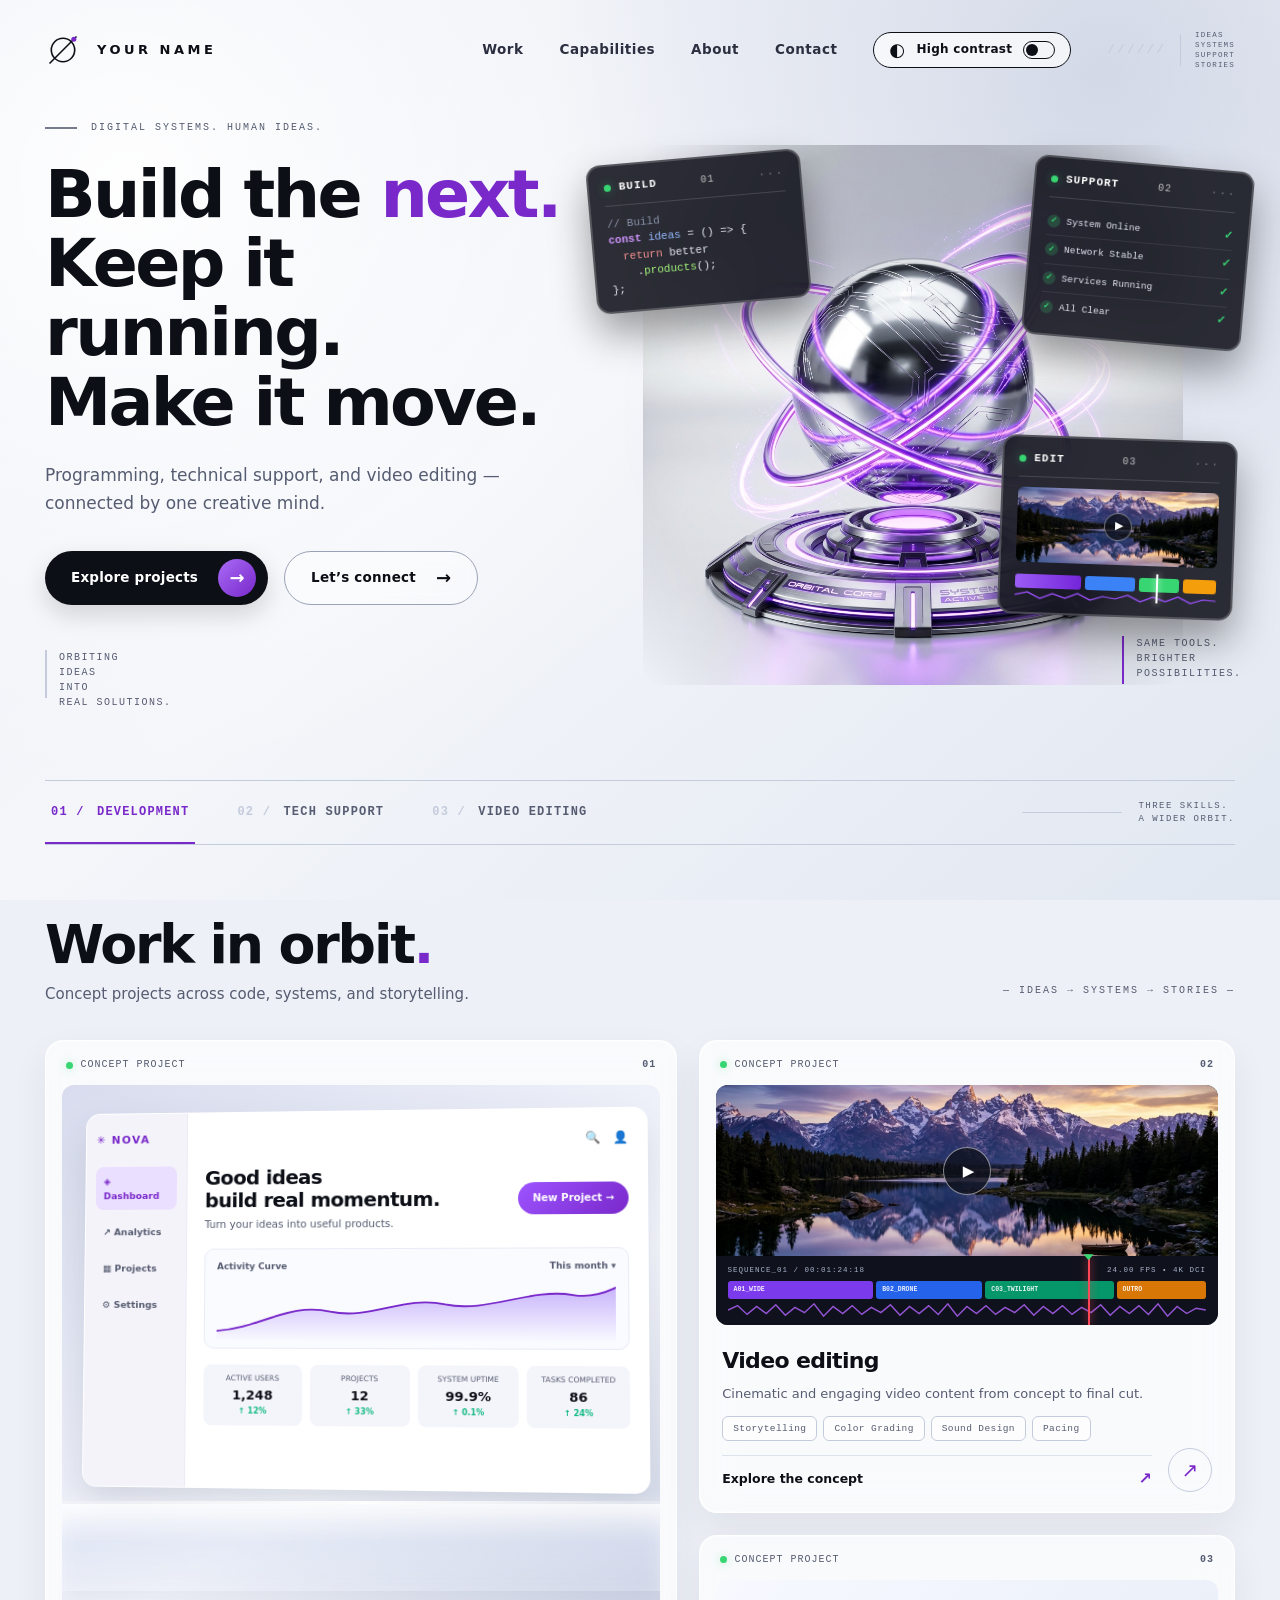
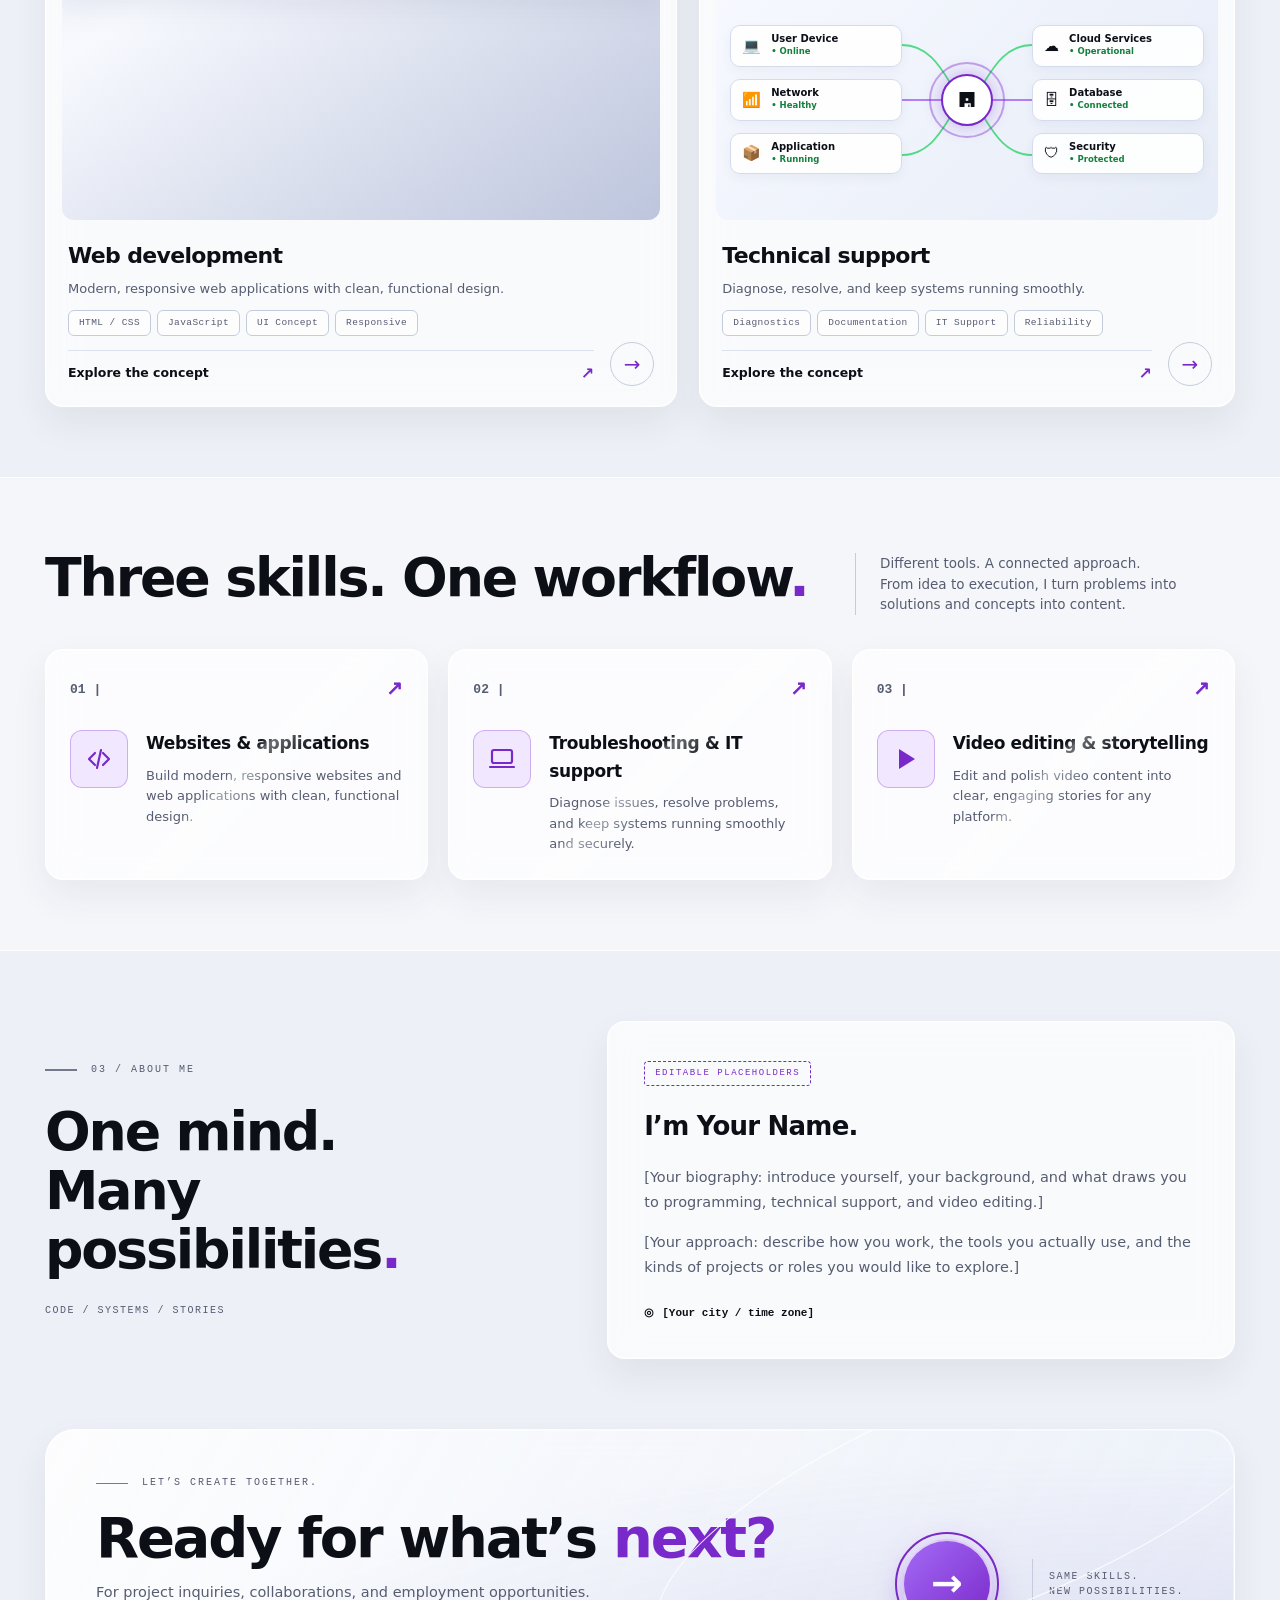
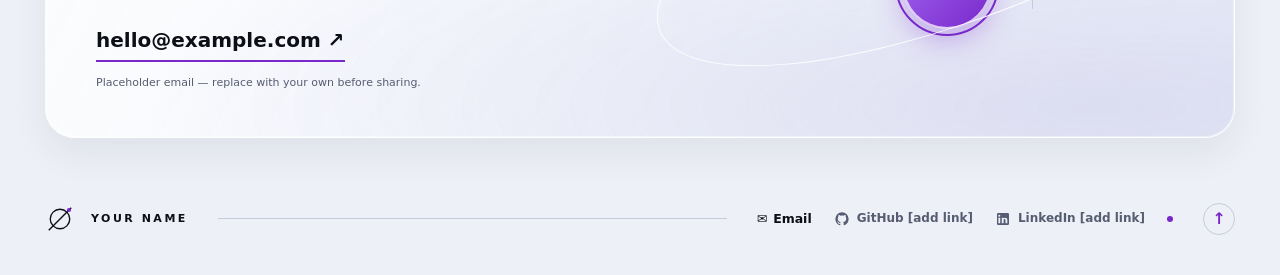
==== index.html @ cccc2ddc "Initial portfolio commit" ====
<!doctype html>
<html lang="en">
<head>
  <meta charset="utf-8">
  <meta name="viewport" content="width=device-width, initial-scale=1">
  <meta name="description" content="Personal portfolio of Your Name — programming, technical support, and video editing. Explore concept projects across code, systems, and storytelling.">
  <meta name="theme-color" content="#edf0f6">
  <title>Your Name — Code. Systems. Stories.</title>
  <link rel="icon" type="image/svg+xml" href="data:image/svg+xml,%3Csvg xmlns='http://www.w3.org/2000/svg' viewBox='0 0 36 36'%3E%3Ccircle cx='18' cy='18' r='12' fill='none' stroke='%230d0f17' stroke-width='2'/%3E%3Cline x1='4' y1='32' x2='32' y2='4' stroke='%230d0f17' stroke-width='2'/%3E%3Ccircle cx='30' cy='6' r='3' fill='%237928ca'/%3E%3C/svg%3E">
  <link rel="stylesheet" href="styles.css">
  <script src="script.js" defer></script>
</head>
<body>
  <a class="skip-link" href="#main">Skip to content</a>

  <!-- =========================================================================
       HEADER NAVIGATION
       ========================================================================= -->
  <header class="site-header shell">
    <a class="brand" href="#home" aria-label="Portfolio home">
      <svg class="orbit-logo-svg" viewBox="0 0 40 40" width="36" height="36" aria-hidden="true">
        <circle cx="20" cy="20" r="13" fill="none" stroke="currentColor" stroke-width="1.8"/>
        <line x1="5" y1="35" x2="35" y2="5" stroke="currentColor" stroke-width="1.8"/>
        <circle cx="32" cy="8" r="2.8" fill="var(--accent)"/>
      </svg>
      <span class="brand-name" data-profile="name">YOUR NAME</span>
    </a>

    <button class="menu-toggle" type="button" aria-controls="navigation" aria-expanded="false" hidden>
      <span class="menu-label">Menu</span>
      <span class="menu-bars" aria-hidden="true">
        <span></span><span></span><span></span>
      </span>
    </button>

    <nav id="navigation" aria-label="Main navigation">
      <a href="#work">Work</a>
      <a href="#capabilities">Capabilities</a>
      <a href="#about">About</a>
      <a href="#contact">Contact</a>
    </nav>

    <button class="contrast-toggle" type="button" aria-pressed="false" hidden>
      <span class="contrast-icon" aria-hidden="true">◐</span>
      <span class="contrast-text">High contrast</span>
      <span class="switch" aria-hidden="true"></span>
    </button>

    <div class="header-detail" aria-hidden="true">
      <span class="slash-accents">//////</span>
      <span class="detail-divider"></span>
      <div class="detail-stack">
        <span>IDEAS</span>
        <span>SYSTEMS</span>
        <span>SUPPORT</span>
        <span>STORIES</span>
      </div>
    </div>
  </header>

  <main id="main">
    <!-- =========================================================================
         HERO SECTION
         ========================================================================= -->
    <section class="hero shell" id="home" aria-labelledby="hero-title">
      <div class="hero-copy">
        <p class="eyebrow"><span class="eyebrow-rule"></span> DIGITAL SYSTEMS. HUMAN IDEAS.</p>
        <h1 id="hero-title">Build the <span class="accent">next.</span><br>Keep it running.<br>Make it move.</h1>
        <p class="hero-intro">Programming, technical support, and video editing — connected by one creative mind.</p>
        
        <div class="hero-actions">
          <a class="button primary" href="#work">
            <span>Explore projects</span>
            <span class="arrow-disc" aria-hidden="true">→</span>
          </a>
          <a class="button secondary" href="#contact">
            <span>Let’s connect</span>
            <span class="secondary-arrow" aria-hidden="true">→</span>
          </a>
        </div>

        <div class="hero-annotation hero-note">
          <span class="annotation-bar"></span>
          <p class="micro">ORBITING<br>IDEAS<br>INTO<br>REAL SOLUTIONS.</p>
        </div>
      </div>

      <!-- Orbital Hero Scene Artwork -->
      <div class="orbital-scene" aria-label="Illustration of a futuristic metallic orbital core with neon violet rings, surrounded by code, support, and video editing concept panels" role="img">
        <div class="orbital-stage">
          <div class="orbital-ambient-glow" aria-hidden="true"></div>
          
          <!-- Central 3D Futuristic Core Graphic & Pedestal -->
          <div class="orbital-core-container">
            <img class="orbital-core-image" src="assets/orbital-core.jpg" alt="" aria-hidden="true" width="560" height="560" loading="eager">
          </div>

          <!-- Floating Card 01: Build / Code Panel -->
          <div class="floating-panel build-panel glass-dark">
            <div class="panel-heading">
              <span class="panel-tag"><i class="status-dot green"></i> BUILD</span>
              <span class="panel-num">01</span>
              <span class="panel-dots" aria-hidden="true">···</span>
            </div>
            <pre class="code-snippet"><code><span class="code-comment">// Build</span>
<span class="code-keyword">const</span> <span class="code-fn">ideas</span> = () =&gt; {
  <span class="code-return">return</span> better
    .<span class="code-call">products</span>();
};</code></pre>
          </div>

          <!-- Floating Card 02: Support Status Panel -->
          <div class="floating-panel support-panel glass-dark">
            <div class="panel-heading">
              <span class="panel-tag"><i class="status-dot green"></i> SUPPORT</span>
              <span class="panel-num">02</span>
              <span class="panel-dots" aria-hidden="true">···</span>
            </div>
            <ul class="support-list">
              <li>
                <span class="support-item"><span class="icon-circle green-tint">✓</span> System Online</span>
                <span class="check-icon">✓</span>
              </li>
              <li>
                <span class="support-item"><span class="icon-circle green-tint">✓</span> Network Stable</span>
                <span class="check-icon">✓</span>
              </li>
              <li>
                <span class="support-item"><span class="icon-circle green-tint">✓</span> Services Running</span>
                <span class="check-icon">✓</span>
              </li>
              <li>
                <span class="support-item"><span class="icon-circle green-tint">✓</span> All Clear</span>
                <span class="check-icon">✓</span>
              </li>
            </ul>
          </div>

          <!-- Floating Card 03: Video Edit Panel -->
          <div class="floating-panel edit-panel glass-dark">
            <div class="panel-heading">
              <span class="panel-tag"><i class="status-dot green"></i> EDIT</span>
              <span class="panel-num">03</span>
              <span class="panel-dots" aria-hidden="true">···</span>
            </div>
            <div class="mini-video-player">
              <img src="assets/mountain-preview.jpg" alt="Cinematic landscape preview" width="260" height="130" loading="eager">
              <span class="mini-play-btn" aria-hidden="true">▶</span>
            </div>
            <div class="mini-timeline" aria-hidden="true">
              <div class="timeline-tracks">
                <span class="track tr-purple"></span>
                <span class="track tr-blue"></span>
                <span class="track tr-green"></span>
                <span class="track tr-yellow"></span>
              </div>
              <div class="timeline-waveform-mini">
                <svg viewBox="0 0 160 8" preserveAspectRatio="none"><path d="M0,4 L10,1 L20,7 L30,2 L40,6 L50,1 L60,7 L70,3 L80,5 L90,1 L100,7 L110,2 L120,6 L130,1 L140,7 L150,3 L160,4" stroke="#9d50ff" stroke-width="1.2" fill="none"/></svg>
              </div>
              <div class="timeline-scrubber" style="left: 70%;"></div>
            </div>
          </div>

          <div class="hero-annotation scene-note">
            <span class="annotation-bar"></span>
            <p class="micro">SAME TOOLS.<br>BRIGHTER<br>POSSIBILITIES.</p>
          </div>
        </div>
      </div>
    </section>

    <!-- =========================================================================
         ORBIT STRIP / FILTER TABS
         ========================================================================= -->
    <div class="orbit-strip shell" id="work-strip">
      <div class="filters" role="tablist" aria-label="Filter projects by specialty">
        <button class="filter-tab active" type="button" role="tab" data-filter="development" aria-selected="true">
          <span class="tab-index">01 /</span> DEVELOPMENT
        </button>
        <button class="filter-tab" type="button" role="tab" data-filter="support" aria-selected="false">
          <span class="tab-index">02 /</span> TECH SUPPORT
        </button>
        <button class="filter-tab" type="button" role="tab" data-filter="video" aria-selected="false">
          <span class="tab-index">03 /</span> VIDEO EDITING
        </button>
      </div>
      <div class="strip-legend" aria-hidden="true">
        <span class="legend-line"></span>
        <span class="legend-text">THREE SKILLS.<br>A WIDER ORBIT.</span>
      </div>
    </div>

    <!-- =========================================================================
         WORK IN ORBIT SECTION
         ========================================================================= -->
    <section class="work-section shell section" id="work" aria-labelledby="work-title">
      <div class="section-heading">
        <div>
          <h2 id="work-title">Work in orbit<span class="accent">.</span></h2>
          <p class="section-sub">Concept projects across code, systems, and storytelling.</p>
        </div>
        <span class="micro section-code" aria-hidden="true">— IDEAS → SYSTEMS → STORIES —</span>
      </div>

      <p id="filter-status" class="sr-only" role="status" aria-live="polite" aria-atomic="true">
        Showing all 3 concept projects across development, tech support, and video editing.
      </p>

      <!-- Projects Grid: 01 Left Tall, 02 Top-Right, 03 Bottom-Right -->
      <div class="project-grid" id="project-grid">
        
        <!-- Project 01: Web Development (Nova Workspace) -->
        <article class="project-card development-card glass" data-category="development">
          <div class="project-label">
            <span class="concept-badge"><i class="status-dot green"></i> CONCEPT PROJECT</span>
            <span class="project-num">01</span>
          </div>

          <div class="project-visual dashboard-visual" aria-hidden="true">
            <div class="dashboard-window">
              <!-- Nova Sidebar -->
              <aside class="dash-sidebar">
                <div class="dash-logo">
                  <span class="dash-logo-icon">✳</span> NOVA
                </div>
                <nav class="dash-nav">
                  <span class="dash-item active">◈ Dashboard</span>
                  <span class="dash-item">↗ Analytics</span>
                  <span class="dash-item">▦ Projects</span>
                  <span class="dash-item">⚙ Settings</span>
                </nav>
              </aside>

              <!-- Nova Main Content Area -->
              <div class="dash-content">
                <div class="dash-topbar">
                  <div class="dash-search-mock">🔍</div>
                  <div class="dash-user-mock">👤</div>
                </div>

                <div class="dash-banner">
                  <div class="dash-banner-text">
                    <h4 class="dash-heading">Good ideas<br>build real momentum.</h4>
                    <p class="dash-desc">Turn your ideas into useful products.</p>
                  </div>
                  <span class="mock-button">New Project →</span>
                </div>

                <!-- Area Wave Chart with time selector -->
                <div class="dash-chart-box">
                  <div class="chart-header">
                    <span class="chart-title">Activity Curve</span>
                    <span class="chart-period">This month ▾</span>
                  </div>
                  <svg class="dash-chart-svg" viewBox="0 0 380 90" preserveAspectRatio="none">
                    <defs>
                      <linearGradient id="chartGrad" x1="0" y1="0" x2="0" y2="1">
                        <stop offset="0%" stop-color="#8b5cf6" stop-opacity="0.45"/>
                        <stop offset="100%" stop-color="#8b5cf6" stop-opacity="0.0"/>
                      </linearGradient>
                    </defs>
                    <path d="M0,75 C45,70 70,35 110,48 C150,60 180,25 220,38 C260,50 300,15 340,25 C360,30 375,18 380,15 L380,90 L0,90 Z" fill="url(#chartGrad)"/>
                    <path d="M0,75 C45,70 70,35 110,48 C150,60 180,25 220,38 C260,50 300,15 340,25 C360,30 375,18 380,15" fill="none" stroke="#7928ca" stroke-width="2.5" stroke-linecap="round"/>
                  </svg>
                </div>

                <!-- 4 KPI Metrics matching visual reference -->
                <div class="dash-metrics-grid">
                  <div class="dash-kpi">
                    <span class="kpi-label">Active Users</span>
                    <strong class="kpi-val">1,248</strong>
                    <span class="kpi-trend green-text">↑ 12%</span>
                  </div>
                  <div class="dash-kpi">
                    <span class="kpi-label">Projects</span>
                    <strong class="kpi-val">12</strong>
                    <span class="kpi-trend green-text">↑ 33%</span>
                  </div>
                  <div class="dash-kpi">
                    <span class="kpi-label">System Uptime</span>
                    <strong class="kpi-val">99.9%</strong>
                    <span class="kpi-trend green-text">↑ 0.1%</span>
                  </div>
                  <div class="dash-kpi">
                    <span class="kpi-label">Tasks Completed</span>
                    <strong class="kpi-val">86</strong>
                    <span class="kpi-trend green-text">↑ 24%</span>
                  </div>
                </div>
              </div>
            </div>

            <!-- 3D Translucent Glass Platform / Acrylic Slab Reflection -->
            <div class="dashboard-platform-reflection">
              <div class="acrylic-edge"></div>
              <div class="acrylic-body"></div>
            </div>
          </div>

          <div class="project-copy">
            <div class="project-copy-main">
              <h3>Web development</h3>
              <p>Modern, responsive web applications with clean, functional design.</p>
              <div class="tags">
                <span>HTML / CSS</span>
                <span>JavaScript</span>
                <span>UI Concept</span>
                <span>Responsive</span>
              </div>
              <details class="concept-disclosure">
                <summary>Explore the concept <span class="summary-arrow" aria-hidden="true">↗</span></summary>
                <div class="disclosure-body">
                  <p>Proposed scope: design and build a modular workspace dashboard with accessible controls, smooth data visualizations, and high responsiveness. Sample concept project created to demonstrate engineering and interface capabilities.</p>
                  <a class="project-live-link" data-project-link="development" hidden>Live Project ↗</a>
                </div>
              </details>
            </div>
            <a class="card-circle-btn" href="#work" aria-label="Web development project details">
              <span class="circle-btn-arrow" aria-hidden="true">→</span>
            </a>
          </div>
        </article>

        <!-- Project 02: Video Editing (Beyond the Frame) -->
        <article class="project-card video-card glass" data-category="video">
          <div class="project-label">
            <span class="concept-badge"><i class="status-dot green"></i> CONCEPT PROJECT</span>
            <span class="project-num">02</span>
          </div>

          <div class="project-visual video-visual" aria-hidden="true">
            <div class="video-preview-frame">
              <img src="assets/mountain-preview.jpg" alt="Cinematic landscape edit preview" width="600" height="260" loading="lazy">
              <div class="video-play-disc">
                <span class="play-triangle">▶</span>
              </div>
            </div>
            <div class="nle-timeline-bar">
              <div class="timeline-meta">
                <span class="timeline-tc">SEQUENCE_01 / 00:01:24:18</span>
                <span class="timeline-fps">24.00 FPS • 4K DCI</span>
              </div>
              <div class="timeline-multitrack">
                <div class="track-block clip-purple" style="flex: 2.5;"><span>A01_WIDE</span></div>
                <div class="track-block clip-blue" style="flex: 1.8;"><span>B02_DRONE</span></div>
                <div class="track-block clip-green" style="flex: 2.2;"><span>C03_TWILIGHT</span></div>
                <div class="track-block clip-yellow" style="flex: 1.5;"><span>OUTRO</span></div>
              </div>
              <div class="audio-waveform-row">
                <svg class="waveform-svg" viewBox="0 0 500 16" preserveAspectRatio="none">
                  <path d="M0,8 L10,3 L20,13 L30,4 L40,12 L50,2 L60,14 L70,5 L80,11 L90,1 L100,15 L110,4 L120,12 L130,3 L140,13 L150,5 L160,11 L170,2 L180,14 L190,4 L200,12 L210,3 L220,13 L230,1 L240,15 L250,4 L260,12 L270,3 L280,13 L290,5 L300,11 L310,2 L320,14 L330,4 L340,12 L350,3 L360,13 L370,5 L380,11 L390,2 L400,14 L410,4 L420,12 L430,3 L440,13 L450,1 L460,15 L470,4 L480,12 L490,6 L500,8" stroke="#9353d3" stroke-width="1.6" fill="none"/>
                </svg>
              </div>
              <div class="nle-playhead-line" style="left: 74%;">
                <span class="playhead-marker"></span>
              </div>
            </div>
          </div>

          <div class="project-copy">
            <div class="project-copy-main">
              <h3>Video editing</h3>
              <p>Cinematic and engaging video content from concept to final cut.</p>
              <div class="tags">
                <span>Storytelling</span>
                <span>Color Grading</span>
                <span>Sound Design</span>
                <span>Pacing</span>
              </div>
              <details class="concept-disclosure">
                <summary>Explore the concept <span class="summary-arrow" aria-hidden="true">↗</span></summary>
                <div class="disclosure-body">
                  <p>Proposed scope: craft a narrative arc from raw footage, apply natural color harmonies, balance dynamic audio waveforms, and deliver multi-format exports. Concept demonstration showcasing pacing and editorial polish.</p>
                  <a class="project-live-link" data-project-link="video" hidden>Live Project ↗</a>
                </div>
              </details>
            </div>
            <a class="card-circle-btn" href="#work" aria-label="Video editing project details">
              <span class="circle-btn-arrow" aria-hidden="true">↗</span>
            </a>
          </div>
        </article>

        <!-- Project 03: Technical Support (Connected & Clear) -->
        <article class="project-card support-card glass" data-category="support">
          <div class="project-label">
            <span class="concept-badge"><i class="status-dot green"></i> CONCEPT PROJECT</span>
            <span class="project-num">03</span>
          </div>

          <div class="project-visual network-visual" aria-hidden="true">
            <div class="network-diagram-container">
              <!-- Left Stack: Client / Endpoint -->
              <div class="network-column">
                <div class="net-node" id="node-device">
                  <span class="node-icon">💻</span>
                  <div class="node-text">
                    <span class="node-name">User Device</span>
                    <span class="node-status green-status">• Online</span>
                  </div>
                </div>
                <div class="net-node" id="node-network">
                  <span class="node-icon">📶</span>
                  <div class="node-text">
                    <span class="node-name">Network</span>
                    <span class="node-status green-status">• Healthy</span>
                  </div>
                </div>
                <div class="net-node" id="node-app">
                  <span class="node-icon">📦</span>
                  <div class="node-text">
                    <span class="node-name">Application</span>
                    <span class="node-status green-status">• Running</span>
                  </div>
                </div>
              </div>

              <!-- Center Hub with SVG circuit trace lines -->
              <div class="network-hub-area">
                <svg class="circuit-traces-svg" viewBox="0 0 160 180" preserveAspectRatio="none">
                  <!-- Traces from left to center -->
                  <path d="M 0,35 C 50,35 60,90 80,90" stroke="#38d672" stroke-width="2" fill="none" opacity="0.85"/>
                  <path d="M 0,90 L 80,90" stroke="#a86bf5" stroke-width="2" fill="none" opacity="0.85"/>
                  <path d="M 0,145 C 50,145 60,90 80,90" stroke="#38d672" stroke-width="2" fill="none" opacity="0.85"/>
                  <!-- Traces from center to right -->
                  <path d="M 80,90 C 100,90 110,35 160,35" stroke="#38d672" stroke-width="2" fill="none" opacity="0.85"/>
                  <path d="M 80,90 L 160,90" stroke="#a86bf5" stroke-width="2" fill="none" opacity="0.85"/>
                  <path d="M 80,90 C 100,90 110,145 160,145" stroke="#38d672" stroke-width="2" fill="none" opacity="0.85"/>
                </svg>

                <div class="network-hub">
                  <div class="hub-pulse-ring"></div>
                  <div class="hub-core">
                    <span class="server-rack-icon">🖪</span>
                  </div>
                </div>
              </div>

              <!-- Right Stack: Cloud, Database & Security -->
              <div class="network-column">
                <div class="net-node" id="node-cloud">
                  <span class="node-icon">☁</span>
                  <div class="node-text">
                    <span class="node-name">Cloud Services</span>
                    <span class="node-status green-status">• Operational</span>
                  </div>
                </div>
                <div class="net-node" id="node-db">
                  <span class="node-icon">🗄</span>
                  <div class="node-text">
                    <span class="node-name">Database</span>
                    <span class="node-status green-status">• Connected</span>
                  </div>
                </div>
                <div class="net-node" id="node-sec">
                  <span class="node-icon">🛡</span>
                  <div class="node-text">
                    <span class="node-name">Security</span>
                    <span class="node-status green-status">• Protected</span>
                  </div>
                </div>
              </div>
            </div>
          </div>

          <div class="project-copy">
            <div class="project-copy-main">
              <h3>Technical support</h3>
              <p>Diagnose, resolve, and keep systems running smoothly.</p>
              <div class="tags">
                <span>Diagnostics</span>
                <span>Documentation</span>
                <span>IT Support</span>
                <span>Reliability</span>
              </div>
              <details class="concept-disclosure">
                <summary>Explore the concept <span class="summary-arrow" aria-hidden="true">↗</span></summary>
                <div class="disclosure-body">
                  <p>Proposed scope: root-cause diagnosis, infrastructure connectivity troubleshooting, SLA-backed issue resolution, and clear technical playbooks. Illustrated concept architecture model.</p>
                  <a class="project-live-link" data-project-link="support" hidden>Live Project ↗</a>
                </div>
              </details>
            </div>
            <a class="card-circle-btn" href="#work" aria-label="Technical support project details">
              <span class="circle-btn-arrow" aria-hidden="true">→</span>
            </a>
          </div>
        </article>

      </div>
    </section>

    <!-- =========================================================================
         CAPABILITIES SECTION ("THREE SKILLS. ONE WORKFLOW.")
         ========================================================================= -->
    <section class="capabilities-section section" id="capabilities" aria-labelledby="capabilities-title">
      <div class="shell">
        <div class="section-heading">
          <div>
            <h2 id="capabilities-title">Three skills. One workflow<span class="accent">.</span></h2>
          </div>
          <p class="heading-note">Different tools. A connected approach.<br>From idea to execution, I turn problems into solutions and concepts into content.</p>
        </div>

        <div class="capability-grid">
          <!-- Capability 01: Websites & Applications -->
          <article class="capability glass">
            <div class="cap-number">
              <span>01 |</span>
              <span class="cap-arrow" aria-hidden="true">↗</span>
            </div>
            <div class="cap-body">
              <div class="cap-icon-box" aria-hidden="true">
                <svg viewBox="0 0 28 28" width="28" height="28" fill="none" stroke="currentColor" stroke-width="2.2" stroke-linecap="round" stroke-linejoin="round">
                  <polyline points="18 8 24 14 18 20"></polyline>
                  <polyline points="10 8 4 14 10 20"></polyline>
                  <line x1="16" y1="5" x2="12" y2="23"></line>
                </svg>
              </div>
              <div class="cap-info">
                <h3>Websites & applications</h3>
                <p>Build modern, responsive websites and web applications with clean, functional design.</p>
              </div>
            </div>
          </article>

          <!-- Capability 02: Troubleshooting & IT Support -->
          <article class="capability glass">
            <div class="cap-number">
              <span>02 |</span>
              <span class="cap-arrow" aria-hidden="true">↗</span>
            </div>
            <div class="cap-body">
              <div class="cap-icon-box" aria-hidden="true">
                <svg viewBox="0 0 28 28" width="28" height="28" fill="none" stroke="currentColor" stroke-width="2.2" stroke-linecap="round" stroke-linejoin="round">
                  <rect x="4" y="5" width="20" height="13" rx="2"></rect>
                  <line x1="2" y1="22" x2="26" y2="22"></line>
                </svg>
              </div>
              <div class="cap-info">
                <h3>Troubleshooting & IT support</h3>
                <p>Diagnose issues, resolve problems, and keep systems running smoothly and securely.</p>
              </div>
            </div>
          </article>

          <!-- Capability 03: Video Editing & Storytelling -->
          <article class="capability glass">
            <div class="cap-number">
              <span>03 |</span>
              <span class="cap-arrow" aria-hidden="true">↗</span>
            </div>
            <div class="cap-body">
              <div class="cap-icon-box" aria-hidden="true">
                <svg viewBox="0 0 28 28" width="28" height="28" fill="currentColor">
                  <polygon points="7,4 23,14 7,24"></polygon>
                </svg>
              </div>
              <div class="cap-info">
                <h3>Video editing & storytelling</h3>
                <p>Edit and polish video content into clear, engaging stories for any platform.</p>
              </div>
            </div>
          </article>
        </div>
      </div>
    </section>

    <!-- =========================================================================
         ABOUT SECTION
         ========================================================================= -->
    <section class="about-section shell section" id="about" aria-labelledby="about-title">
      <div class="about-heading-col">
        <p class="eyebrow"><span class="eyebrow-rule"></span> 03 / ABOUT ME</p>
        <h2 id="about-title">One mind.<br>Many possibilities<span class="accent">.</span></h2>
        <p class="micro about-caption">CODE / SYSTEMS / STORIES</p>
      </div>

      <div class="about-copy glass">
        <span class="editable-label">EDITABLE PLACEHOLDERS</span>
        <h3>I’m <span data-profile="name">Your Name</span>.</h3>
        <p data-profile="bio">[Your biography: introduce yourself, your background, and what draws you to programming, technical support, and video editing.]</p>
        <p data-profile="approach">[Your approach: describe how you work, the tools you actually use, and the kinds of projects or roles you would like to explore.]</p>
        <p class="location">
          <span aria-hidden="true">◎</span> <span data-profile="location">[Your city / time zone]</span>
        </p>
      </div>
    </section>

    <!-- =========================================================================
         CONTACT / CTA BANNER ("READY FOR WHAT'S NEXT?")
         ========================================================================= -->
    <section class="contact-section shell" id="contact" aria-labelledby="contact-title">
      <div class="contact-panel glass">
        <div class="contact-main">
          <p class="eyebrow"><span class="eyebrow-rule"></span> LET’S CREATE TOGETHER.</p>
          <h2 id="contact-title">Ready for what’s <span class="accent">next?</span></h2>
          <p class="contact-sub">For project inquiries, collaborations, and employment opportunities.</p>
          <a id="email-link" class="contact-email" href="mailto:hello@example.com">
            <span data-profile="email">hello@example.com</span> <span aria-hidden="true">↗</span>
          </a>
          <p class="placeholder-note">Placeholder email — replace with your own before sharing.</p>
        </div>

        <a class="contact-arrow-btn" href="mailto:hello@example.com" id="contact-arrow" aria-label="Start an email">
          <span aria-hidden="true">→</span>
        </a>

        <div class="contact-side-note" aria-hidden="true">
          <span class="side-note-line"></span>
          <p class="micro">SAME SKILLS.<br>NEW POSSIBILITIES.</p>
        </div>
      </div>
    </section>
  </main>

  <!-- =========================================================================
       FOOTER
       ========================================================================= -->
  <footer class="site-footer shell">
    <a class="brand" href="#home" aria-label="Back to top">
      <svg class="orbit-logo-svg" viewBox="0 0 40 40" width="30" height="30" aria-hidden="true">
        <circle cx="20" cy="20" r="13" fill="none" stroke="currentColor" stroke-width="1.8"/>
        <line x1="5" y1="35" x2="35" y2="5" stroke="currentColor" stroke-width="1.8"/>
        <circle cx="32" cy="8" r="2.8" fill="var(--accent)"/>
      </svg>
      <span class="brand-name" data-profile="name">YOUR NAME</span>
    </a>

    <div class="footer-center-line" aria-hidden="true"></div>

    <div class="footer-links">
      <a href="mailto:hello@example.com" id="footer-email" class="footer-link">
        <span class="email-icon" aria-hidden="true">✉</span> Email
      </a>
      
      <span class="footer-social-wrapper" data-social="github">
        <svg class="social-icon" viewBox="0 0 24 24" width="16" height="16" fill="currentColor" aria-hidden="true">
          <path d="M12 2A10 10 0 0 0 2 12c0 4.42 2.87 8.17 6.84 9.5.5.08.66-.23.66-.5v-1.69c-2.77.6-3.36-1.34-3.36-1.34-.46-1.16-1.11-1.47-1.11-1.47-.91-.62.07-.6.07-.6 1 .07 1.53 1.03 1.53 1.03.87 1.52 2.34 1.07 2.91.83.1-.65.35-1.09.63-1.34-2.22-.25-4.55-1.11-4.55-4.92 0-1.11.38-2 1.03-2.71-.1-.25-.45-1.29.1-2.64 0 0 .84-.27 2.75 1.02.79-.22 1.65-.33 2.5-.33.85 0 1.71.11 2.5.33 1.91-1.29 2.75-1.02 2.75-1.02.55 1.35.2 2.39.1 2.64.65.71 1.03 1.6 1.03 2.71 0 3.82-2.34 4.66-4.57 4.91.36.31.69.92.69 1.85V21c0 .27.16.59.67.5C19.14 20.16 22 16.42 22 12A10 10 0 0 0 12 2z"/>
        </svg>
        GitHub [add link]
      </span>

      <span class="footer-social-wrapper" data-social="linkedin">
        <svg class="social-icon" viewBox="0 0 24 24" width="16" height="16" fill="currentColor" aria-hidden="true">
          <path d="M19 3a2 2 0 0 1 2 2v14a2 2 0 0 1-2 2H5a2 2 0 0 1-2-2V5a2 2 0 0 1 2-2h14m-.5 15.5v-5.3a3.26 3.26 0 0 0-3.26-3.26c-.85 0-1.84.52-2.28 1.3v-1.11h-2.79v8.37h2.79v-4.93c0-.77.62-1.4 1.39-1.4a1.4 1.4 0 0 1 1.4 1.4v4.93h2.75M6.46 8.76a1.53 1.53 0 1 0 0-3.06 1.53 1.53 0 0 0 0 3.06m1.39 9.74v-8.37H5.07v8.37z"/>
        </svg>
        LinkedIn [add link]
      </span>

      <span class="footer-accent-dot" aria-hidden="true"></span>
    </div>

    <a class="back-top" href="#home" aria-label="Back to top">↑</a>
  </footer>

  <noscript>
    <p class="noscript shell">All projects are visible. Enable JavaScript for interactive category filtering, mobile menu drawer, and contrast preferences.</p>
  </noscript>
</body>
</html>
---- styles.css ----
/* ==========================================================================
   PORTFOLIO DESIGN SYSTEM & STYLES
   Visual reference: Futuristic silver-white with electric violet accents
   ========================================================================== */

:root {
  /* Core Palette */
  --bg: #edf0f6;
  --bg-gradient: radial-gradient(circle at 86% 8%, rgba(195, 202, 222, 0.65) 0%, transparent 40%),
                radial-gradient(circle at 10% 20%, rgba(255, 255, 255, 0.95) 0%, transparent 45%),
                linear-gradient(140deg, #e9edf4 0%, #f4f6fa 45%, #e1e7f1 100%);
  
  --ink: #0d0f17;
  --ink-secondary: #2b2f3f;
  --muted: #565c71;
  --accent: #7928ca;
  --accent-light: #9d50ff;
  --accent-glow: rgba(121, 40, 202, 0.35);
  --accent-subtle: #f1e8ff;
  --status-green: #38d672;
  --status-green-glow: rgba(56, 214, 114, 0.4);

  --line: #c4cbdc;
  --line-light: #dde3ee;
  --surface: rgba(255, 255, 255, 0.68);
  --surface-hover: rgba(255, 255, 255, 0.88);
  --surface-dark: rgba(16, 18, 27, 0.88);
  --border: rgba(255, 255, 255, 0.85);
  --border-subtle: rgba(190, 198, 215, 0.45);
  --shadow: 0 16px 36px rgba(45, 52, 75, 0.07);
  --shadow-lg: 0 24px 50px rgba(35, 42, 65, 0.12);

  --max: 1320px;
  --radius: 18px;
  --radius-sm: 10px;
  --font-main: -apple-system, BlinkMacSystemFont, "Segoe UI", Roboto, "Inter", "Plus Jakarta Sans", system-ui, sans-serif;
  --font-mono: ui-monospace, SFMono-Regular, "SF Mono", Menlo, Consolas, "Liberation Mono", monospace;
  --transition-fast: 0.2s cubic-bezier(0.16, 1, 0.3, 1);
  --transition-normal: 0.35s cubic-bezier(0.16, 1, 0.3, 1);
}

/* High Contrast Theme */
:root[data-contrast="high"] {
  --bg: #07090e;
  --bg-gradient: none;
  --ink: #ffffff;
  --ink-secondary: #f0f3fa;
  --muted: #c2cbdc;
  --accent: #d2b3ff;
  --accent-light: #e5d4ff;
  --accent-glow: rgba(210, 179, 255, 0.5);
  --accent-subtle: #1e1533;
  --status-green: #59f291;
  --status-green-glow: rgba(89, 242, 145, 0.5);

  --line: #7c8ea8;
  --line-light: #526177;
  --surface: #101524;
  --surface-hover: #182035;
  --surface-dark: #0a0d17;
  --border: #7c8ea8;
  --border-subtle: #526177;
  --shadow: none;
  --shadow-lg: none;
}

/* ==========================================================================
   RESET & BASE STYLES
   ========================================================================== */
*, *::before, *::after {
  box-sizing: border-box;
}

html {
  scroll-behavior: smooth;
  scroll-padding-top: 30px;
}

body {
  margin: 0;
  color: var(--ink);
  background-color: var(--bg);
  background-image: var(--bg-gradient);
  background-attachment: fixed;
  font-family: var(--font-main);
  line-height: 1.6;
  font-size: 15px;
  -webkit-font-smoothing: antialiased;
  -moz-osx-font-smoothing: grayscale;
}

a {
  color: inherit;
  text-decoration: none;
  transition: color var(--transition-fast);
}

button {
  font: inherit;
  color: inherit;
  cursor: pointer;
  border: none;
  background: none;
  -webkit-tap-highlight-color: transparent;
}

img, svg {
  display: block;
  max-width: 100%;
}

h1, h2, h3, h4, p {
  margin-top: 0;
}

a:focus-visible, button:focus-visible, summary:focus-visible {
  outline: 3px solid var(--accent);
  outline-offset: 4px;
}

::selection {
  background: var(--accent);
  color: #ffffff;
}

[hidden] {
  display: none !important;
}

.sr-only {
  position: absolute;
  width: 1px;
  height: 1px;
  padding: 0;
  margin: -1px;
  overflow: hidden;
  clip: rect(0, 0, 0, 0);
  white-space: nowrap;
  border: 0;
}

.skip-link {
  position: fixed;
  left: 20px;
  top: -100px;
  background: var(--ink);
  color: var(--bg);
  padding: 12px 20px;
  z-index: 1000;
  border-radius: 8px;
  font-weight: 600;
  transition: top var(--transition-fast);
}

.skip-link:focus {
  top: 15px;
}

.shell {
  width: calc(100% - 90px);
  max-width: var(--max);
  margin-inline: auto;
}

.section {
  padding-block: 70px;
}

.accent {
  color: var(--accent);
}

.eyebrow {
  display: flex;
  align-items: center;
  gap: 14px;
  font-family: var(--font-mono);
  font-size: 10px;
  letter-spacing: 2px;
  text-transform: uppercase;
  color: var(--muted);
  margin-bottom: 24px;
}

.eyebrow-rule {
  width: 32px;
  height: 1.5px;
  background: var(--muted);
  opacity: 0.8;
}

.micro {
  font-family: var(--font-mono);
  font-size: 10px;
  letter-spacing: 1.5px;
  text-transform: uppercase;
  color: var(--muted);
  line-height: 1.5;
  margin: 0;
}

.status-dot {
  display: inline-block;
  width: 7px;
  height: 7px;
  border-radius: 50%;
  background: var(--status-green);
  box-shadow: 0 0 10px var(--status-green-glow);
}

/* Glassmorphic Cards */
.glass {
  background: var(--surface);
  border: 1px solid var(--border);
  border-radius: var(--radius);
  box-shadow: var(--shadow), inset 0 0 0 1px rgba(255, 255, 255, 0.4);
  backdrop-filter: blur(16px);
  -webkit-backdrop-filter: blur(16px);
  transition: transform var(--transition-normal), box-shadow var(--transition-normal), border-color var(--transition-normal);
}

:root[data-contrast="high"] .glass {
  backdrop-filter: none;
  -webkit-backdrop-filter: none;
  background: var(--surface);
  border-color: var(--border);
}

.glass-dark {
  background: var(--surface-dark);
  border: 1px solid rgba(255, 255, 255, 0.2);
  border-radius: 14px;
  box-shadow: 0 18px 40px rgba(0, 0, 0, 0.38), inset 0 0 0 1px rgba(255, 255, 255, 0.12);
  backdrop-filter: blur(20px);
  -webkit-backdrop-filter: blur(20px);
  color: #f3f5fa;
}

/* ==========================================================================
   SITE HEADER & NAVIGATION
   ========================================================================= */
.site-header {
  display: flex;
  align-items: center;
  gap: 36px;
  min-height: 100px;
  padding-block: 15px;
}

.brand {
  display: inline-flex;
  align-items: center;
  gap: 16px;
  color: var(--ink);
  font-weight: 800;
  letter-spacing: 3.5px;
  font-size: 13px;
  text-transform: uppercase;
  white-space: nowrap;
}

.orbit-logo-svg {
  flex-shrink: 0;
  transition: transform var(--transition-normal);
}

.brand:hover .orbit-logo-svg {
  transform: rotate(45deg);
}

.site-header nav {
  display: flex;
  align-items: center;
  gap: 36px;
  margin-left: auto;
  font-size: 13.5px;
  font-weight: 600;
  letter-spacing: 0.5px;
}

.site-header nav a {
  position: relative;
  padding-block: 6px;
  color: var(--ink-secondary);
}

.site-header nav a::after {
  content: '';
  position: absolute;
  left: 0;
  bottom: 0;
  width: 0;
  height: 2px;
  background: var(--accent);
  transition: width var(--transition-fast);
}

.site-header nav a:hover {
  color: var(--accent);
}

.site-header nav a:hover::after {
  width: 100%;
}

/* High Contrast Toggle */
.contrast-toggle {
  display: flex;
  align-items: center;
  gap: 11px;
  padding: 7px 15px;
  background: rgba(255, 255, 255, 0.7);
  border: 1.5px solid var(--ink);
  border-radius: 40px;
  font-size: 12px;
  font-weight: 700;
  letter-spacing: 0.3px;
  color: var(--ink);
  white-space: nowrap;
  transition: background var(--transition-fast), border-color var(--transition-fast);
}

.contrast-toggle:hover {
  background: rgba(255, 255, 255, 0.95);
  border-color: var(--accent);
}

.contrast-icon {
  font-size: 18px;
  line-height: 1;
}

.switch {
  display: inline-block;
  width: 32px;
  height: 18px;
  border-radius: 20px;
  border: 1.5px solid var(--ink);
  position: relative;
  background: transparent;
}

.switch::after {
  content: '';
  position: absolute;
  top: 1.5px;
  left: 2px;
  width: 12px;
  height: 12px;
  border-radius: 50%;
  background: var(--ink);
  transition: transform 0.22s cubic-bezier(0.16, 1, 0.3, 1);
}

.contrast-toggle[aria-pressed="true"] .switch::after {
  transform: translateX(13px);
  background: var(--accent);
}

.contrast-toggle[aria-pressed="true"] .switch {
  border-color: var(--accent);
}

/* Header Detail / 6 slashes & stacked words */
.header-detail {
  display: flex;
  align-items: center;
  gap: 14px;
}

.slash-accents {
  font-family: var(--font-mono);
  font-size: 13px;
  letter-spacing: 2px;
  color: var(--line);
}

.detail-divider {
  width: 1px;
  height: 32px;
  background: var(--line);
}

.detail-stack {
  display: flex;
  flex-direction: column;
  font-family: var(--font-mono);
  font-size: 7.5px;
  letter-spacing: 1.2px;
  line-height: 1.35;
  color: var(--muted);
}

/* Mobile Menu Toggle */
.menu-toggle {
  display: none;
  align-items: center;
  gap: 10px;
  padding: 8px 16px;
  border: 1px solid var(--line);
  border-radius: 30px;
  background: var(--surface);
  font-size: 12px;
  font-weight: 600;
}

.menu-bars {
  display: flex;
  flex-direction: column;
  gap: 4px;
  width: 18px;
}

.menu-bars span {
  display: block;
  height: 2px;
  background: var(--ink);
  border-radius: 2px;
  transition: transform var(--transition-fast), opacity var(--transition-fast);
}

/* ==========================================================================
   HERO SECTION
   ========================================================================== */
.hero {
  display: grid;
  grid-template-columns: 1fr 1.18fr;
  align-items: center;
  min-height: 600px;
  padding-block: 20px 40px;
  position: relative;
}

.hero-copy {
  z-index: 2;
  position: relative;
}

h1 {
  font-size: clamp(44px, 5.2vw, 72px);
  font-weight: 800;
  line-height: 1.04;
  letter-spacing: -0.04em;
  margin-bottom: 24px;
  color: var(--ink);
}

.hero-intro {
  font-size: 17px;
  line-height: 1.65;
  color: var(--muted);
  max-width: 480px;
  margin-bottom: 34px;
}

.hero-actions {
  display: flex;
  align-items: center;
  gap: 16px;
  flex-wrap: wrap;
}

.button {
  display: inline-flex;
  align-items: center;
  justify-content: space-between;
  gap: 20px;
  border-radius: 50px;
  padding: 8px 12px 8px 26px;
  min-height: 54px;
  font-weight: 600;
  font-size: 13.5px;
  letter-spacing: 0.2px;
  transition: transform var(--transition-fast), box-shadow var(--transition-fast), background var(--transition-fast);
}

.button.primary {
  background: var(--ink);
  color: #ffffff;
  box-shadow: 0 10px 24px rgba(13, 15, 23, 0.15);
}

.button.primary:hover {
  transform: translateY(-2px);
  box-shadow: 0 14px 30px rgba(13, 15, 23, 0.25);
  background: #1f2233;
}

.arrow-disc {
  width: 38px;
  height: 38px;
  border-radius: 50%;
  background: linear-gradient(135deg, #a86bf5, #7928ca);
  display: grid;
  place-items: center;
  color: #ffffff;
  font-size: 18px;
  font-weight: 700;
  transition: transform var(--transition-fast);
}

.button.primary:hover .arrow-disc {
  transform: translateX(3px);
}

.button.secondary {
  border: 1px solid #9aa2b5;
  background: rgba(255, 255, 255, 0.4);
  backdrop-filter: blur(8px);
  color: var(--ink);
  padding: 14px 26px;
}

.button.secondary:hover {
  background: rgba(255, 255, 255, 0.85);
  border-color: var(--ink);
  transform: translateY(-2px);
}

.secondary-arrow {
  font-size: 18px;
  line-height: 1;
  transition: transform var(--transition-fast);
}

.button.secondary:hover .secondary-arrow {
  transform: translateX(3px);
}

.hero-annotation {
  display: flex;
  align-items: flex-start;
  gap: 12px;
  margin-top: 45px;
}

.annotation-bar {
  width: 2px;
  height: 48px;
  background: var(--line);
  flex-shrink: 0;
}

/* ==========================================================================
   ORBITAL HERO ARTWORK & FLOATING PANELS
   ========================================================================== */
.orbital-scene {
  position: relative;
  isolation: isolate;
  min-width: 0;
}

.orbital-stage {
  position: relative;
  width: 100%;
  aspect-ratio: 1.15;
  display: flex;
  align-items: center;
  justify-content: center;
}

.orbital-ambient-glow {
  position: absolute;
  width: 75%;
  height: 75%;
  border-radius: 50%;
  background: radial-gradient(circle, rgba(147, 83, 255, 0.28) 0%, rgba(121, 40, 202, 0.1) 50%, transparent 75%);
  filter: blur(40px);
  z-index: 0;
  pointer-events: none;
}

.orbital-core-container {
  position: relative;
  z-index: 1;
  width: 90%;
  max-width: 540px;
  animation: floatCore 7s ease-in-out infinite;
  display: flex;
  justify-content: center;
}

.orbital-core-image {
  width: 100%;
  height: auto;
  object-fit: contain;
  filter: drop-shadow(0 20px 45px rgba(80, 50, 140, 0.25));
  mask-image: radial-gradient(ellipse at 50% 50%, black 72%, transparent 98%);
  -webkit-mask-image: radial-gradient(ellipse at 50% 50%, black 72%, transparent 98%);
}

@keyframes floatCore {
  0%, 100% {
    transform: translateY(0);
  }
  50% {
    transform: translateY(-10px);
  }
}

/* Floating Glass Panels in Hero */
.floating-panel {
  position: absolute;
  z-index: 3;
  padding: 14px 16px;
  font-family: var(--font-mono);
  box-shadow: 0 20px 40px rgba(0, 0, 0, 0.38), inset 0 0 0 1px rgba(255, 255, 255, 0.2);
  transition: transform 0.3s ease, box-shadow 0.3s ease;
}

.floating-panel:hover {
  transform: scale(1.03) !important;
  box-shadow: 0 26px 50px rgba(0, 0, 0, 0.45), inset 0 0 0 1px rgba(255, 255, 255, 0.35);
}

.panel-heading {
  display: flex;
  align-items: center;
  justify-content: space-between;
  gap: 12px;
  padding-bottom: 8px;
  margin-bottom: 10px;
  border-bottom: 1px solid rgba(255, 255, 255, 0.14);
  font-size: 11px;
  letter-spacing: 1px;
  text-transform: uppercase;
}

.panel-tag {
  display: flex;
  align-items: center;
  gap: 8px;
  font-weight: 700;
  color: #ffffff;
}

.panel-num {
  color: rgba(255, 255, 255, 0.7);
  font-size: 10px;
}

.panel-dots {
  letter-spacing: 2px;
  color: rgba(255, 255, 255, 0.4);
}

/* Build Panel (Top Left) */
.build-panel {
  top: 4%;
  left: 0;
  width: 215px;
  transform: rotate(-5deg);
}

.code-snippet {
  margin: 0;
  font-family: var(--font-mono);
  font-size: 11px;
  line-height: 1.5;
  color: #e4e7f2;
}

.code-comment { color: #8791a8; }
.code-keyword { color: #d094ff; font-weight: 600; }
.code-fn { color: #94b8ff; }
.code-return { color: #f99191; }
.code-call { color: #a4f57c; }

/* Support Panel (Top Right) */
.support-panel {
  top: 5%;
  right: -2%;
  width: 220px;
  transform: rotate(5deg);
}

.support-list {
  list-style: none;
  padding: 0;
  margin: 0;
}

.support-list li {
  display: flex;
  align-items: center;
  justify-content: space-between;
  padding-block: 5px;
  font-size: 9.5px;
  border-bottom: 1px solid rgba(255, 255, 255, 0.08);
  color: #e2e6f3;
}

.support-list li:last-child {
  border-bottom: none;
}

.support-item {
  display: flex;
  align-items: center;
  gap: 6px;
}

.icon-circle.green-tint {
  display: inline-grid;
  place-items: center;
  width: 13px;
  height: 13px;
  border-radius: 50%;
  background: rgba(56, 214, 114, 0.2);
  color: var(--status-green);
  font-size: 8px;
  font-weight: bold;
}

.check-icon {
  color: var(--status-green);
  font-weight: bold;
  font-size: 11px;
}

/* Edit Panel (Bottom Right) */
.edit-panel {
  bottom: 14%;
  right: 0%;
  width: 235px;
  transform: rotate(2deg);
}

.mini-video-player {
  position: relative;
  width: 100%;
  height: 75px;
  border-radius: 6px;
  overflow: hidden;
}

.mini-video-player img {
  width: 100%;
  height: 100%;
  object-fit: cover;
}

.mini-play-btn {
  position: absolute;
  top: 50%;
  left: 50%;
  transform: translate(-50%, -50%);
  width: 28px;
  height: 28px;
  border-radius: 50%;
  background: rgba(14, 16, 25, 0.75);
  border: 1px solid rgba(255, 255, 255, 0.4);
  color: #ffffff;
  display: grid;
  place-items: center;
  font-size: 11px;
  padding-left: 2px;
}

.mini-timeline {
  position: relative;
  margin-top: 8px;
  padding-top: 4px;
}

.timeline-tracks {
  display: flex;
  gap: 4px;
  height: 14px;
  margin-bottom: 3px;
}

.timeline-tracks .track {
  border-radius: 3px;
  height: 100%;
}

.tr-purple { flex: 2; background: linear-gradient(90deg, #9b5cf6, #7425d9); }
.tr-blue { flex: 1.5; background: #3b82f6; }
.tr-green { flex: 1.2; background: var(--status-green); }
.tr-yellow { flex: 1; background: #f59e0b; }

.timeline-waveform-mini {
  height: 8px;
  overflow: hidden;
}

.timeline-waveform-mini svg {
  width: 100%;
  height: 100%;
}

.timeline-scrubber {
  position: absolute;
  top: 0;
  bottom: 0;
  width: 2px;
  background: #ffffff;
  box-shadow: 0 0 6px rgba(255, 255, 255, 0.8);
}

.scene-note {
  position: absolute;
  right: -1%;
  bottom: 2%;
  z-index: 2;
  margin-top: 0;
}

.scene-note .annotation-bar {
  background: var(--accent);
}

/* ==========================================================================
   ORBIT STRIP & CATEGORY FILTER TABS
   ========================================================================== */
.orbit-strip {
  display: flex;
  align-items: center;
  justify-content: space-between;
  border-top: 1px solid var(--line);
  border-bottom: 1px solid var(--line);
  padding-block: 16px;
  margin-top: 30px;
}

.filters {
  display: flex;
  align-items: center;
  gap: 36px;
  flex-wrap: wrap;
}

.filter-tab {
  font-family: var(--font-mono);
  font-size: 12px;
  letter-spacing: 1.2px;
  font-weight: 600;
  color: var(--muted);
  padding-block: 6px;
  position: relative;
  transition: color var(--transition-fast);
}

.filter-tab:hover {
  color: var(--ink);
}

.filter-tab.active {
  color: var(--accent);
}

.filter-tab.active::after {
  content: '';
  position: absolute;
  left: 0;
  bottom: -16px;
  width: 100%;
  height: 2px;
  background: var(--accent);
}

.tab-index {
  color: var(--line);
  margin-right: 4px;
}

.filter-tab.active .tab-index {
  color: var(--accent);
}

.strip-legend {
  display: flex;
  align-items: center;
  gap: 16px;
}

.legend-line {
  width: 100px;
  height: 1px;
  background: var(--line);
}

.legend-text {
  font-family: var(--font-mono);
  font-size: 9px;
  letter-spacing: 1.5px;
  color: var(--muted);
  line-height: 1.35;
}

/* ==========================================================================
   WORK SECTION ("WORK IN ORBIT.")
   ========================================================================== */
.section-heading {
  display: flex;
  align-items: flex-end;
  justify-content: space-between;
  gap: 24px;
  margin-bottom: 34px;
}

h2 {
  font-size: clamp(34px, 4.2vw, 54px);
  font-weight: 800;
  letter-spacing: -0.04em;
  line-height: 1.1;
  margin-bottom: 8px;
  color: var(--ink);
}

.section-sub {
  font-size: 15px;
  color: var(--muted);
  margin: 0;
}

.section-code {
  font-size: 10px;
  letter-spacing: 2px;
  margin-bottom: 8px;
}

/* Project Grid: 2 columns matching reference */
.project-grid {
  display: grid;
  grid-template-columns: 1.18fr 1fr;
  gap: 22px;
  align-items: start;
}

.project-card {
  padding: 16px;
  display: flex;
  flex-direction: column;
}

.project-card:hover {
  transform: translateY(-4px);
  box-shadow: var(--shadow-lg), inset 0 0 0 1px rgba(255, 255, 255, 0.7);
  border-color: rgba(255, 255, 255, 0.95);
}

.development-card {
  grid-row: span 2;
  align-self: stretch;
}

.project-label {
  display: flex;
  align-items: center;
  justify-content: space-between;
  padding: 0 4px 12px;
  font-family: var(--font-mono);
  font-size: 10px;
  letter-spacing: 1px;
  color: var(--muted);
}

.concept-badge {
  display: flex;
  align-items: center;
  gap: 8px;
  text-transform: uppercase;
}

.project-num {
  font-weight: 600;
}

/* Project Visual Containers */
.project-visual {
  border-radius: 12px;
  overflow: hidden;
  position: relative;
}

/* 1. Dashboard Visual (Nova Workspace) */
.dashboard-visual {
  background: linear-gradient(145deg, #d8dcee, #f7f9fe 50%, #bdc5dd);
  min-height: 480px;
  flex: 1;
  padding: 24px 16px 0;
  display: flex;
  flex-direction: column;
}

.dashboard-window {
  display: grid;
  grid-template-columns: 105px 1fr;
  background: #ffffff;
  border-radius: 14px;
  border: 1px solid #ffffff;
  box-shadow: 0 20px 40px rgba(50, 60, 95, 0.16);
  transform: perspective(1000px) rotateY(-4deg) rotateX(2deg);
  overflow: hidden;
  min-height: 380px;
}

.dash-sidebar {
  background: #f4f3fa;
  border-right: 1px solid #ebebf5;
  padding: 18px 10px;
  display: flex;
  flex-direction: column;
  gap: 18px;
}

.dash-logo {
  font-weight: 800;
  font-size: 11px;
  letter-spacing: 1.5px;
  color: var(--accent);
  display: flex;
  align-items: center;
  gap: 5px;
}

.dash-nav {
  display: flex;
  flex-direction: column;
  gap: 8px;
  font-size: 9.5px;
  font-weight: 600;
  color: var(--muted);
}

.dash-item {
  padding: 7px 8px;
  border-radius: 8px;
  cursor: pointer;
  transition: background var(--transition-fast);
}

.dash-item.active {
  background: #ebdfff;
  color: var(--accent);
}

.dash-content {
  padding: 20px 18px;
  display: flex;
  flex-direction: column;
  gap: 16px;
}

.dash-topbar {
  display: flex;
  justify-content: flex-end;
  gap: 12px;
  font-size: 12px;
  color: var(--muted);
}

.dash-banner {
  display: flex;
  align-items: center;
  justify-content: space-between;
  gap: 12px;
}

.dash-heading {
  font-size: 20px;
  font-weight: 800;
  letter-spacing: -0.03em;
  line-height: 1.15;
  margin: 0 0 4px;
  color: var(--ink);
}

.dash-desc {
  font-size: 10.5px;
  color: var(--muted);
  margin: 0;
}

.mock-button {
  display: inline-block;
  padding: 8px 14px;
  background: linear-gradient(135deg, #9d54ff, #7928ca);
  color: #ffffff;
  border-radius: 30px;
  font-size: 10px;
  font-weight: 700;
  white-space: nowrap;
}

.dash-chart-box {
  background: #fafbff;
  border: 1px solid #e8eaf6;
  border-radius: 10px;
  padding: 10px 12px 6px;
}

.chart-header {
  display: flex;
  justify-content: space-between;
  font-size: 9px;
  color: var(--muted);
  font-weight: 600;
  margin-bottom: 4px;
}

.dash-chart-svg {
  width: 100%;
  height: 65px;
  display: block;
}

/* 4 KPI Metrics matching reference image */
.dash-metrics-grid {
  display: grid;
  grid-template-columns: repeat(4, 1fr);
  gap: 8px;
}

.dash-kpi {
  background: #f4f5fb;
  border-radius: 8px;
  padding: 8px 6px;
  text-align: center;
}

.kpi-label {
  display: block;
  font-size: 7.5px;
  color: var(--muted);
  text-transform: uppercase;
  margin-bottom: 4px;
}

.kpi-val {
  display: block;
  font-size: 13px;
  font-weight: 800;
  color: var(--ink);
  line-height: 1.1;
}

.kpi-trend {
  display: block;
  font-size: 8px;
  font-weight: 700;
  margin-top: 2px;
}

.green-text {
  color: #10b981;
}

/* 3D Acrylic Platform Slab with glowing top edge */
.dashboard-platform-reflection {
  position: relative;
  height: 90px;
  margin: 12px -20px -20px;
  perspective: 600px;
}

.acrylic-edge {
  position: absolute;
  top: 0;
  left: 0;
  right: 0;
  height: 3px;
  background: linear-gradient(90deg, rgba(255, 255, 255, 0.4), rgba(255, 255, 255, 1) 50%, rgba(255, 255, 255, 0.4));
  box-shadow: 0 0 12px rgba(255, 255, 255, 0.9);
}

.acrylic-body {
  position: absolute;
  top: 3px;
  left: 0;
  right: 0;
  bottom: 0;
  background: linear-gradient(180deg, rgba(255, 255, 255, 0.65) 0%, rgba(210, 218, 238, 0.45) 45%, rgba(180, 190, 215, 0.15) 100%);
  backdrop-filter: blur(8px);
  border-left: 1px solid rgba(255, 255, 255, 0.8);
  border-right: 1px solid rgba(255, 255, 255, 0.8);
  box-shadow: inset 0 10px 20px rgba(255, 255, 255, 0.5), 0 15px 30px rgba(70, 80, 120, 0.1);
}

/* 2. Video Visual */
.video-visual {
  background: #252a3a;
  height: 240px;
  display: flex;
  flex-direction: column;
}

.video-preview-frame {
  position: relative;
  flex: 1;
  overflow: hidden;
}

.video-preview-frame img {
  width: 100%;
  height: 100%;
  object-fit: cover;
}

.video-play-disc {
  position: absolute;
  top: 50%;
  left: 50%;
  transform: translate(-50%, -50%);
  width: 48px;
  height: 48px;
  border-radius: 50%;
  background: rgba(14, 17, 28, 0.8);
  border: 1.5px solid rgba(255, 255, 255, 0.5);
  display: grid;
  place-items: center;
  color: #ffffff;
  transition: transform var(--transition-fast), background var(--transition-fast);
}

.project-card:hover .video-play-disc {
  transform: translate(-50%, -50%) scale(1.1);
  background: rgba(121, 40, 202, 0.85);
  border-color: #ffffff;
}

.play-triangle {
  font-size: 15px;
  padding-left: 3px;
}

.nle-timeline-bar {
  background: #0f121d;
  padding: 8px 12px;
  position: relative;
}

.timeline-meta {
  display: flex;
  justify-content: space-between;
  font-family: var(--font-mono);
  font-size: 7.5px;
  letter-spacing: 1px;
  color: #a8b0c8;
  margin-bottom: 5px;
}

.timeline-multitrack {
  display: flex;
  gap: 3px;
  height: 18px;
  margin-bottom: 4px;
}

.track-block {
  border-radius: 3px;
  display: flex;
  align-items: center;
  padding-left: 6px;
  font-family: var(--font-mono);
  font-size: 6.5px;
  font-weight: 700;
  color: rgba(255, 255, 255, 0.9);
}

.clip-purple { background: #7c3aed; }
.clip-blue { background: #2563eb; }
.clip-green { background: #059669; }
.clip-yellow { background: #d97706; }

.audio-waveform-row {
  height: 14px;
  overflow: hidden;
}

.waveform-svg {
  width: 100%;
  height: 100%;
}

.nle-playhead-line {
  position: absolute;
  top: 0;
  bottom: 0;
  width: 2px;
  background: #ff4757;
  box-shadow: 0 0 8px rgba(255, 71, 87, 0.9);
}

.playhead-marker {
  position: absolute;
  top: -2px;
  left: -4px;
  width: 10px;
  height: 6px;
  background: #38d672;
  clip-path: polygon(0 0, 100% 0, 50% 100%);
}

/* 3. Technical Support Visual with SVG circuit traces */
.network-visual {
  background: linear-gradient(135deg, #f7f9ff 0%, #e6ecf7 100%);
  min-height: 240px;
  padding: 18px 14px;
  display: flex;
  align-items: center;
  justify-content: center;
}

.network-diagram-container {
  display: grid;
  grid-template-columns: 1fr 130px 1fr;
  align-items: center;
  gap: 0;
  width: 100%;
  position: relative;
}

.network-column {
  display: flex;
  flex-direction: column;
  gap: 12px;
  z-index: 2;
}

.net-node {
  display: flex;
  align-items: center;
  gap: 10px;
  background: rgba(255, 255, 255, 0.92);
  border: 1px solid #d4dbee;
  border-radius: 10px;
  padding: 7px 11px;
  box-shadow: 0 4px 12px rgba(40, 50, 75, 0.05);
}

.node-icon {
  font-size: 15px;
  flex-shrink: 0;
}

.node-text {
  display: flex;
  flex-direction: column;
}

.node-name {
  font-size: 10px;
  font-weight: 700;
  color: var(--ink);
  line-height: 1.2;
}

.node-status {
  font-size: 8.5px;
  font-weight: 600;
}

.green-status {
  color: #15803d;
}

.network-hub-area {
  position: relative;
  width: 130px;
  height: 180px;
  display: flex;
  align-items: center;
  justify-content: center;
}

.circuit-traces-svg {
  position: absolute;
  inset: 0;
  width: 100%;
  height: 100%;
  pointer-events: none;
}

.network-hub {
  position: relative;
  z-index: 3;
  display: grid;
  place-items: center;
  width: 64px;
  height: 64px;
}

.hub-pulse-ring {
  position: absolute;
  inset: -6px;
  border: 2px solid var(--accent);
  border-radius: 50%;
  opacity: 0.4;
  animation: pulseHub 3s ease-in-out infinite;
}

@keyframes pulseHub {
  0%, 100% { transform: scale(0.95); opacity: 0.3; }
  50% { transform: scale(1.1); opacity: 0.7; }
}

.hub-core {
  width: 52px;
  height: 52px;
  border-radius: 50%;
  background: #ffffff;
  border: 2px solid var(--accent);
  box-shadow: 0 0 18px var(--accent-glow);
  display: grid;
  place-items: center;
  font-size: 20px;
}

/* Project Copy & Card Footer */
.project-copy {
  display: flex;
  align-items: flex-end;
  justify-content: space-between;
  gap: 16px;
  padding: 18px 6px 4px;
}

.project-copy-main {
  flex: 1;
}

.project-copy h3 {
  font-size: 22px;
  font-weight: 800;
  letter-spacing: -0.03em;
  margin-bottom: 6px;
  color: var(--ink);
}

.project-copy p {
  font-size: 13px;
  color: var(--muted);
  line-height: 1.5;
  margin-bottom: 12px;
}

.tags {
  display: flex;
  flex-wrap: wrap;
  gap: 6px;
  margin-bottom: 14px;
}

.tags span {
  font-family: var(--font-mono);
  font-size: 9.5px;
  letter-spacing: 0.4px;
  padding: 4px 10px;
  background: rgba(255, 255, 255, 0.55);
  border: 1px solid var(--line);
  border-radius: 6px;
  color: var(--muted);
}

:root[data-contrast="high"] .tags span {
  background: var(--surface);
  border-color: var(--line);
}

/* Concept Disclosure Accordion */
.concept-disclosure {
  border-top: 1px solid var(--line-light);
  padding-top: 10px;
}

.concept-disclosure summary {
  font-size: 12.5px;
  font-weight: 600;
  color: var(--ink);
  cursor: pointer;
  list-style: none;
  display: flex;
  align-items: center;
  justify-content: space-between;
}

.concept-disclosure summary::-webkit-details-marker {
  display: none;
}

.summary-arrow {
  color: var(--accent);
  font-size: 16px;
  transition: transform var(--transition-fast);
}

.concept-disclosure[open] .summary-arrow {
  transform: rotate(45deg);
}

.disclosure-body {
  padding-top: 10px;
  font-size: 12px;
  color: var(--muted);
  line-height: 1.6;
}

.project-live-link {
  display: inline-block;
  margin-top: 8px;
  color: var(--accent);
  font-weight: 700;
  text-decoration: underline;
}

/* Card Circle Button */
.card-circle-btn {
  width: 44px;
  height: 44px;
  border-radius: 50%;
  border: 1.5px solid var(--line);
  display: grid;
  place-items: center;
  color: var(--accent);
  font-size: 20px;
  flex-shrink: 0;
  transition: transform var(--transition-fast), border-color var(--transition-fast), background var(--transition-fast);
}

.project-card:hover .card-circle-btn {
  border-color: var(--accent);
  background: var(--accent-subtle);
  transform: scale(1.08);
}

/* Filter State Layout Adjustments */
.project-grid.is-filtered {
  grid-template-columns: repeat(2, minmax(0, 1fr));
}

.project-grid.is-filtered .development-card {
  grid-row: auto;
}

/* ==========================================================================
   CAPABILITIES SECTION ("THREE SKILLS. ONE WORKFLOW.")
   ========================================================================== */
.capabilities-section {
  background: rgba(255, 255, 255, 0.4);
  border-block: 1px solid rgba(255, 255, 255, 0.8);
}

:root[data-contrast="high"] .capabilities-section {
  background: #0d1220;
  border-color: var(--line);
}

.heading-note {
  padding-left: 24px;
  border-left: 1.5px solid var(--line);
  font-size: 13.5px;
  color: var(--muted);
  max-width: 380px;
  line-height: 1.55;
  margin: 0;
}

.capability-grid {
  display: grid;
  grid-template-columns: repeat(3, 1fr);
  gap: 20px;
}

.capability {
  padding: 24px;
  position: relative;
  overflow: hidden;
}

.capability::after {
  content: '';
  position: absolute;
  inset: 0;
  background: linear-gradient(135deg, transparent 50%, rgba(255, 255, 255, 0.4) 52%, transparent 60%);
  pointer-events: none;
}

.capability:hover {
  transform: translateY(-4px);
  box-shadow: var(--shadow-lg);
  border-color: rgba(255, 255, 255, 0.95);
}

.cap-number {
  display: flex;
  align-items: center;
  justify-content: space-between;
  font-family: var(--font-mono);
  font-size: 13px;
  font-weight: 600;
  color: var(--muted);
  margin-bottom: 24px;
}

.cap-arrow {
  color: var(--accent);
  font-size: 20px;
  transition: transform var(--transition-fast);
}

.capability:hover .cap-arrow {
  transform: translate(3px, -3px);
}

.cap-body {
  display: flex;
  gap: 18px;
}

.cap-icon-box {
  width: 58px;
  height: 58px;
  border-radius: 12px;
  background: var(--accent-subtle);
  border: 1px solid rgba(121, 40, 202, 0.3);
  display: grid;
  place-items: center;
  color: var(--accent);
  flex-shrink: 0;
  transition: transform var(--transition-fast);
}

.capability:hover .cap-icon-box {
  transform: scale(1.08);
}

.cap-info h3 {
  font-size: 17px;
  font-weight: 700;
  letter-spacing: -0.02em;
  margin-bottom: 8px;
  color: var(--ink);
}

.cap-info p {
  font-size: 13px;
  color: var(--muted);
  line-height: 1.6;
  margin: 0;
}

/* ==========================================================================
   ABOUT SECTION
   ========================================================================== */
.about-section {
  display: grid;
  grid-template-columns: 1fr 1.25fr;
  gap: 60px;
  align-items: center;
}

.about-caption {
  margin-top: 24px;
}

.about-copy {
  padding: 36px;
}

.editable-label {
  display: inline-block;
  font-family: var(--font-mono);
  font-size: 9px;
  letter-spacing: 1.5px;
  color: var(--accent);
  border: 1px dashed currentColor;
  padding: 4px 10px;
  border-radius: 4px;
  margin-bottom: 20px;
}

.about-copy h3 {
  font-size: 26px;
  font-weight: 800;
  letter-spacing: -0.03em;
  margin-bottom: 18px;
  color: var(--ink);
}

.about-copy p {
  font-size: 14.5px;
  color: var(--muted);
  line-height: 1.7;
  margin-bottom: 16px;
}

.about-copy .location {
  display: flex;
  align-items: center;
  gap: 8px;
  font-family: var(--font-mono);
  font-size: 11px;
  color: var(--ink);
  font-weight: 600;
  margin-bottom: 0;
  margin-top: 24px;
}

/* ==========================================================================
   CONTACT / CTA BANNER ("READY FOR WHAT'S NEXT?")
   ========================================================================== */
.contact-section {
  padding-bottom: 40px;
}

.contact-panel {
  padding: 45px 50px;
  display: flex;
  align-items: center;
  justify-content: space-between;
  gap: 40px;
  background: radial-gradient(ellipse at 88% 90%, rgba(198, 197, 230, 0.45) 0%, transparent 65%),
              linear-gradient(120deg, rgba(255, 255, 255, 0.85) 0%, rgba(235, 240, 250, 0.75) 100%);
  position: relative;
  overflow: hidden;
  border-radius: 30px;
}

.contact-panel::before {
  content: '';
  position: absolute;
  width: 700px;
  height: 220px;
  border: 1.5px solid rgba(255, 255, 255, 0.9);
  border-radius: 50%;
  transform: rotate(-22deg);
  right: -100px;
  top: -40px;
  pointer-events: none;
}

.contact-main {
  flex: 1;
}

.contact-main .eyebrow {
  margin-bottom: 16px;
}

.contact-main h2 {
  font-size: clamp(34px, 4.4vw, 56px);
  margin-bottom: 12px;
}

.contact-sub {
  font-size: 14.5px;
  color: var(--muted);
  margin-bottom: 20px;
}

.contact-email {
  font-size: 20px;
  font-weight: 700;
  color: var(--ink);
  border-bottom: 2px solid var(--accent);
  padding-bottom: 4px;
  display: inline-block;
  transition: color var(--transition-fast), border-color var(--transition-fast);
}

.contact-email:hover {
  color: var(--accent);
}

.placeholder-note {
  font-size: 11px;
  color: var(--muted);
  margin: 12px 0 0;
}

.contact-arrow-btn {
  display: grid;
  place-items: center;
  width: 90px;
  height: 90px;
  border-radius: 50%;
  background: linear-gradient(135deg, #a46bf5, #7928ca);
  color: #ffffff !important;
  font-size: 38px;
  font-weight: 700;
  box-shadow: 0 10px 30px var(--accent-glow);
  border: 2px solid rgba(255, 255, 255, 0.7);
  outline: 2px solid var(--accent);
  outline-offset: 5px;
  flex-shrink: 0;
  transition: transform var(--transition-fast), box-shadow var(--transition-fast);
}

.contact-arrow-btn:hover {
  transform: scale(1.08) translateX(4px);
  box-shadow: 0 16px 40px var(--accent-glow);
}

.contact-side-note {
  display: flex;
  align-items: center;
  gap: 16px;
  flex-shrink: 0;
}

.side-note-line {
  width: 1px;
  height: 50px;
  background: var(--line);
}

/* ==========================================================================
   FOOTER
   ========================================================================== */
.site-footer {
  display: flex;
  align-items: center;
  gap: 30px;
  padding-block: 25px 40px;
}

.site-footer .brand {
  font-size: 11px;
  letter-spacing: 2.5px;
}

.footer-center-line {
  flex: 1;
  height: 1px;
  background: var(--line);
}

.footer-links {
  display: flex;
  align-items: center;
  gap: 22px;
  font-size: 12.5px;
  font-weight: 600;
}

.footer-link {
  display: inline-flex;
  align-items: center;
  gap: 6px;
}

.footer-social-wrapper {
  display: inline-flex;
  align-items: center;
  gap: 7px;
  color: var(--muted);
  font-size: 12px;
}

.social-icon {
  flex-shrink: 0;
}

.footer-social-wrapper a {
  display: inline-flex;
  align-items: center;
  gap: 6px;
  color: var(--ink);
}

.footer-social-wrapper a:hover {
  color: var(--accent);
}

.footer-accent-dot {
  width: 6px;
  height: 6px;
  border-radius: 50%;
  background: var(--accent);
}

.back-top {
  width: 32px;
  height: 32px;
  border-radius: 50%;
  border: 1px solid var(--line);
  display: grid;
  place-items: center;
  color: var(--accent);
  font-size: 16px;
  font-weight: bold;
  transition: transform var(--transition-fast), border-color var(--transition-fast);
}

.back-top:hover {
  border-color: var(--accent);
  transform: translateY(-3px);
}

.noscript {
  padding-block: 20px;
  color: var(--muted);
  font-size: 13px;
  text-align: center;
}

/* ==========================================================================
   RESPONSIVE DESIGN BREAKPOINTS
   ========================================================================== */

/* Tablet Landscape / Medium Desktop */
@media (max-width: 1100px) {
  .shell {
    width: calc(100% - 50px);
  }

  .site-header {
    gap: 24px;
  }

  .header-detail {
    display: none;
  }

  .hero {
    grid-template-columns: 1fr 1fr;
    min-height: 520px;
  }

  h1 {
    font-size: clamp(38px, 4.8vw, 56px);
  }

  .floating-panel {
    padding: 10px 12px;
  }

  .build-panel {
    width: 180px;
  }

  .code-snippet {
    font-size: 9.5px;
  }

  .support-panel {
    width: 190px;
  }

  .edit-panel {
    width: 200px;
  }

  .project-grid {
    grid-template-columns: 1fr 1fr;
  }

  .development-card {
    grid-row: auto;
  }

  .dashboard-visual {
    min-height: 400px;
  }

  .about-section {
    gap: 40px;
  }

  .contact-panel {
    padding: 35px 30px;
  }

  .contact-arrow-btn {
    width: 75px;
    height: 75px;
    font-size: 30px;
  }
}

/* Tablet Portrait */
@media (max-width: 840px) {
  .site-header {
    flex-wrap: wrap;
    gap: 16px;
    min-height: auto;
    padding-block: 20px;
  }

  .site-header .brand {
    margin-right: auto;
  }

  .menu-toggle:not([hidden]) {
    display: inline-flex;
  }

  .site-header nav {
    order: 4;
    flex-basis: 100%;
    justify-content: center;
    gap: 28px;
    padding-block: 14px;
    margin: 0;
    border-top: 1px solid var(--line-light);
  }

  .site-header nav.js-collapsible {
    display: none;
  }

  .site-header nav.is-open {
    display: flex;
  }

  .hero {
    grid-template-columns: 1fr;
    gap: 30px;
    min-height: auto;
  }

  .orbital-stage {
    max-width: 480px;
    margin-inline: auto;
  }

  .orbit-strip {
    flex-direction: column;
    align-items: flex-start;
    gap: 16px;
  }

  .strip-legend {
    display: none;
  }

  .project-grid {
    grid-template-columns: 1fr;
  }

  .capability-grid {
    grid-template-columns: 1fr;
    gap: 16px;
  }

  .about-section {
    grid-template-columns: 1fr;
    gap: 24px;
  }

  .contact-panel {
    flex-direction: column;
    align-items: flex-start;
  }

  .contact-side-note {
    display: none;
  }
}

/* Mobile Devices */
@media (max-width: 580px) {
  .shell {
    width: calc(100% - 32px);
  }

  .site-header {
    padding-block: 16px;
  }

  .brand-name {
    font-size: 11px;
    letter-spacing: 2px;
  }

  .contrast-toggle {
    padding: 6px 12px;
    font-size: 11px;
  }

  .contrast-text {
    display: none;
  }

  h1 {
    font-size: 38px;
    letter-spacing: -0.03em;
  }

  .hero-intro {
    font-size: 15px;
  }

  .hero-actions {
    flex-direction: column;
    align-items: stretch;
  }

  .button {
    justify-content: center;
  }

  .hero-annotation {
    display: none;
  }

  .orbital-stage {
    aspect-ratio: 1.1;
  }

  .floating-panel {
    transform: none !important;
  }

  .build-panel {
    top: 2%;
    left: -2%;
    width: 155px;
    padding: 8px 10px;
  }

  .code-snippet {
    font-size: 8px;
  }

  .support-panel {
    top: 3%;
    right: -2%;
    width: 160px;
    padding: 8px 10px;
  }

  .support-list li {
    font-size: 8px;
  }

  .edit-panel {
    bottom: 6%;
    right: -2%;
    width: 175px;
    padding: 8px 10px;
  }

  .mini-video-player {
    height: 55px;
  }

  .filters {
    gap: 12px;
    width: 100%;
    justify-content: space-between;
  }

  .filter-tab {
    font-size: 10px;
    letter-spacing: 0.8px;
  }

  .tab-index {
    display: none;
  }

  h2 {
    font-size: 32px;
  }

  .dashboard-window {
    grid-template-columns: 1fr;
  }

  .dash-sidebar {
    display: none;
  }

  .dash-metrics-grid {
    grid-template-columns: repeat(2, 1fr);
  }

  .network-diagram-container {
    grid-template-columns: 1fr;
    gap: 14px;
  }

  .network-hub-area {
    display: none;
  }

  .contact-panel {
    padding: 28px 20px;
    border-radius: 20px;
  }

  .contact-email {
    font-size: 16px;
  }

  .contact-arrow-btn {
    width: 65px;
    height: 65px;
    font-size: 26px;
  }

  .site-footer {
    flex-wrap: wrap;
    gap: 18px;
  }

  .footer-center-line {
    display: none;
  }

  .footer-links {
    flex-wrap: wrap;
    gap: 14px;
    width: 100%;
  }

  .back-top {
    margin-left: auto;
  }
}

/* ==========================================================================
   REDUCED MOTION & ACCESSIBILITY
   ========================================================================== */
@media (prefers-reduced-motion: reduce) {
  html {
    scroll-behavior: auto !important;
  }

  *, *::before, *::after {
    animation-duration: 0.01ms !important;
    animation-iteration-count: 1 !important;
    transition-duration: 0.01ms !important;
  }

  .orbital-core-container {
    animation: none !important;
  }

  .hub-pulse-ring {
    animation: none !important;
  }
}

/* Forced Colors (Windows High Contrast mode) */
@media (forced-colors: active) {
  .glass, .glass-dark, .floating-panel {
    border: 1px solid CanvasText;
  }
  .switch::after {
    background: ButtonText;
  }
  .accent {
    color: LinkText;
  }
}
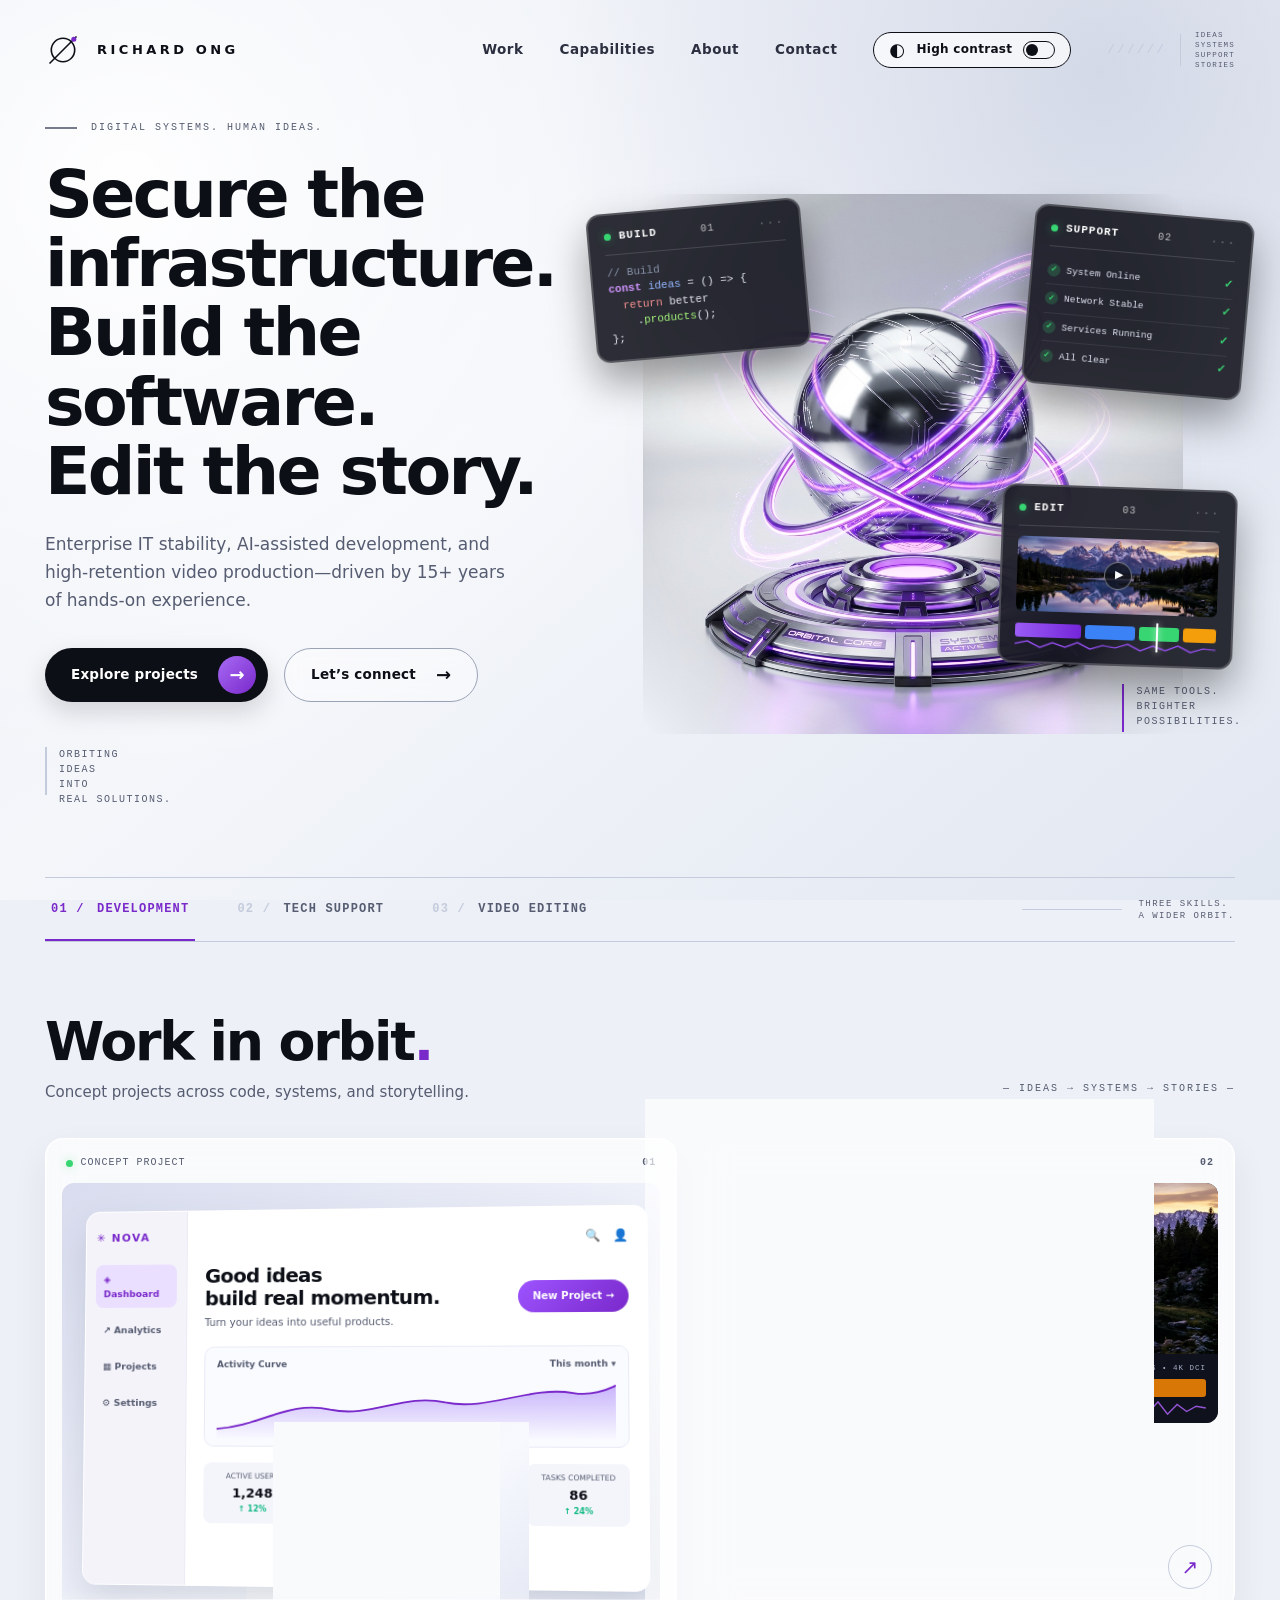
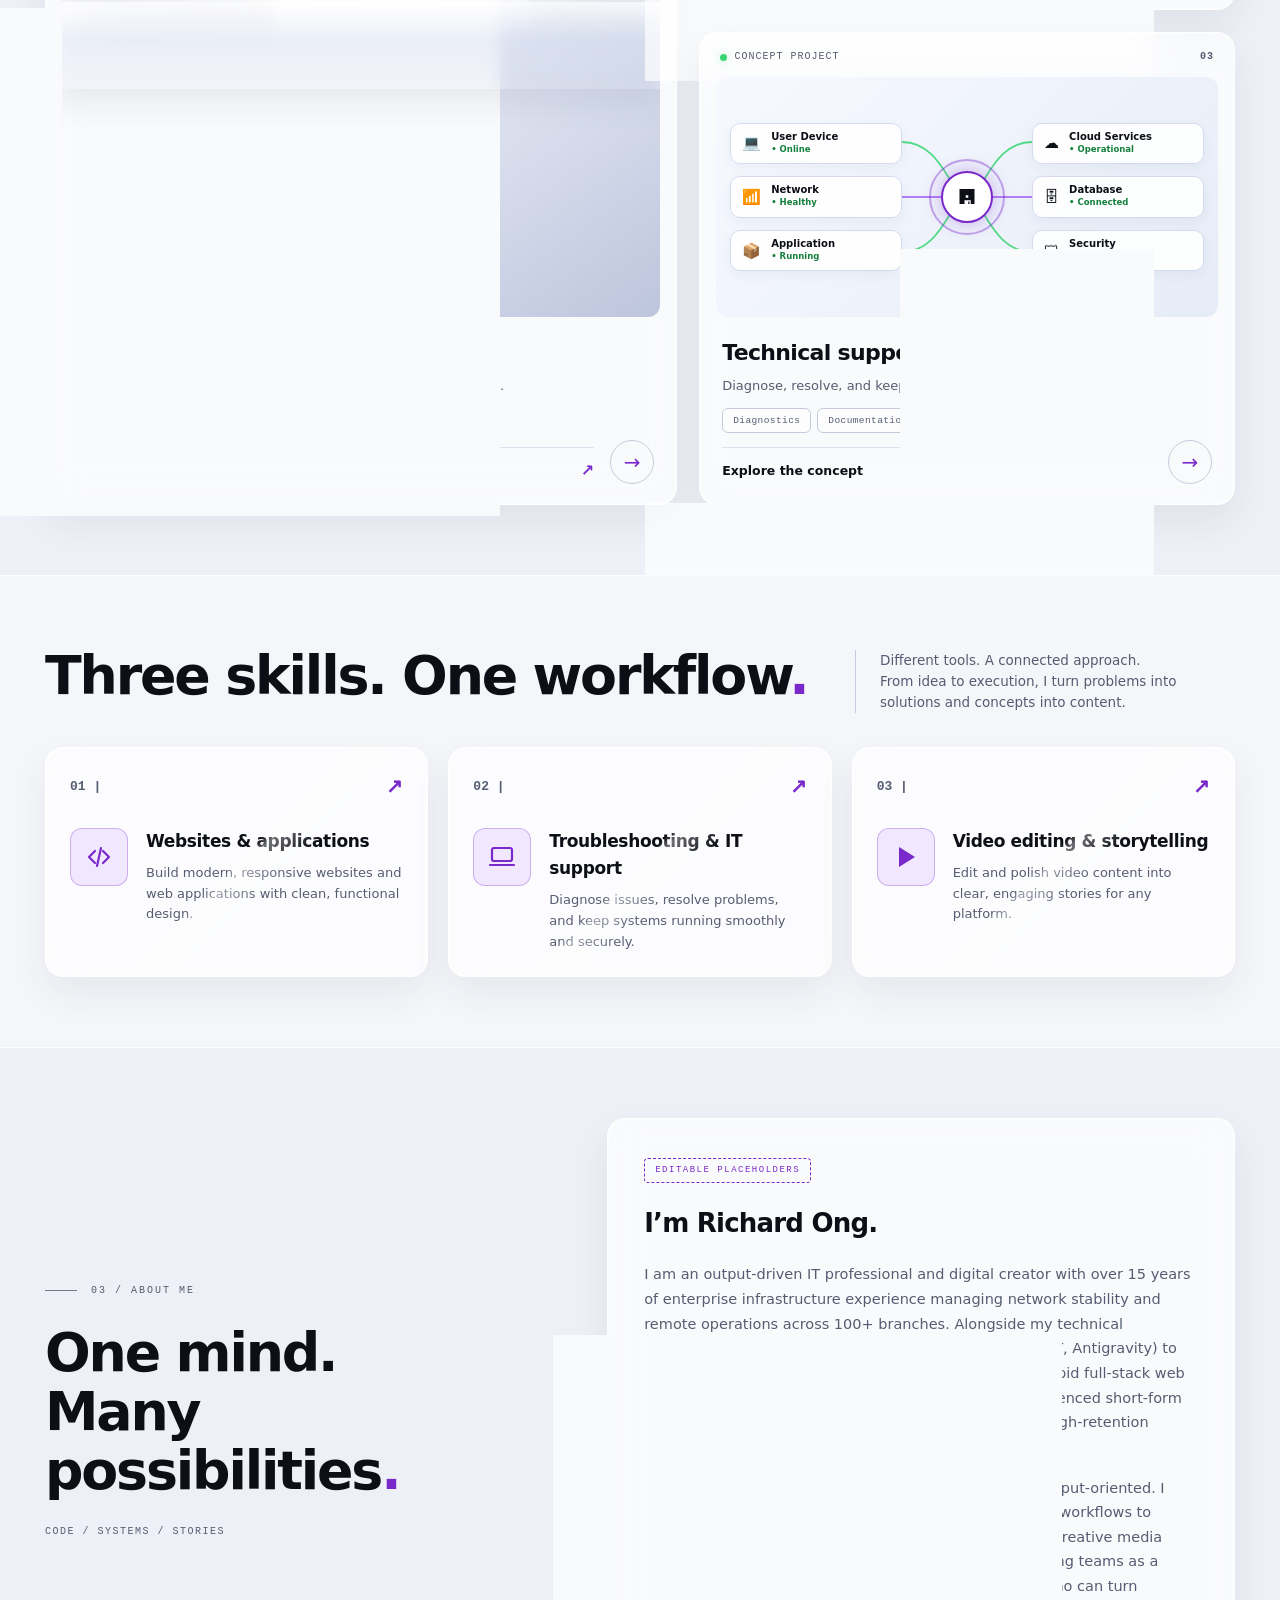
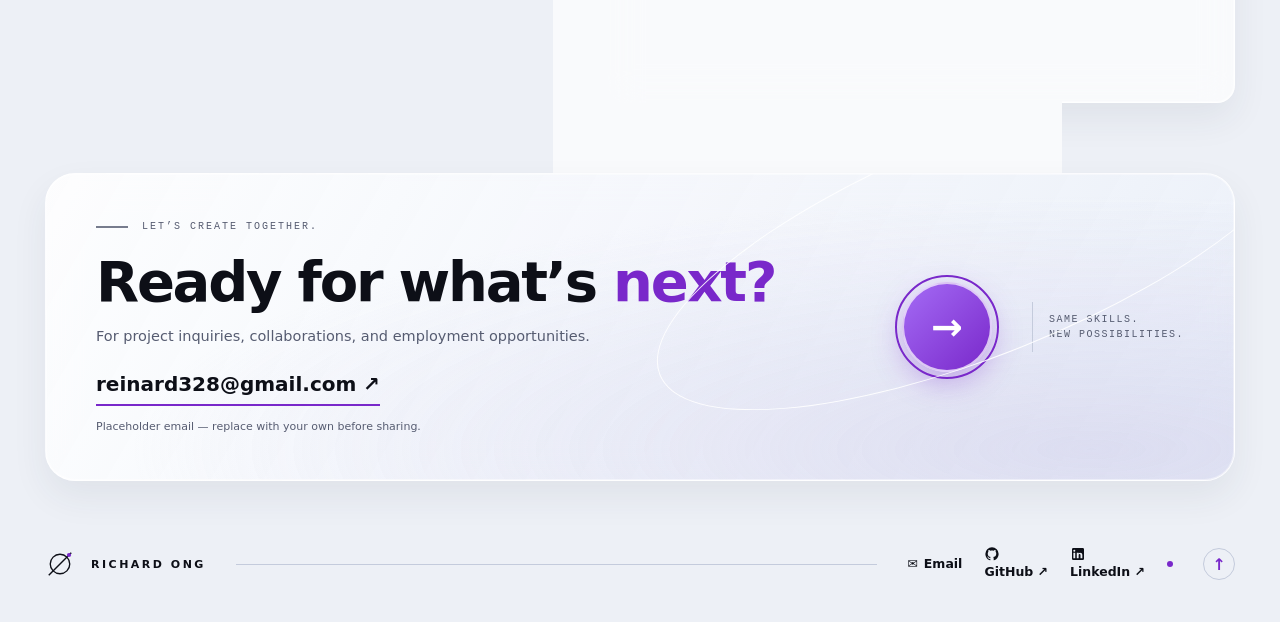
==== commit 88c7da0b: "Sync CMS profile updates and hero bindings to GitHub Pages" ====
--- a/index.html
+++ b/index.html
@@ -65,8 +65,8 @@
     <section class="hero shell" id="home" aria-labelledby="hero-title">
       <div class="hero-copy">
         <p class="eyebrow"><span class="eyebrow-rule"></span> DIGITAL SYSTEMS. HUMAN IDEAS.</p>
-        <h1 id="hero-title">Build the <span class="accent">next.</span><br>Keep it running.<br>Make it move.</h1>
-        <p class="hero-intro">Programming, technical support, and video editing — connected by one creative mind.</p>
+        <h1 id="hero-title" data-profile="headline">Build the <span class="accent">next.</span><br>Keep it running.<br>Make it move.</h1>
+        <p class="hero-intro" data-profile="intro">Programming, technical support, and video editing — connected by one creative mind.</p>
         
         <div class="hero-actions">
           <a class="button primary" href="#work">
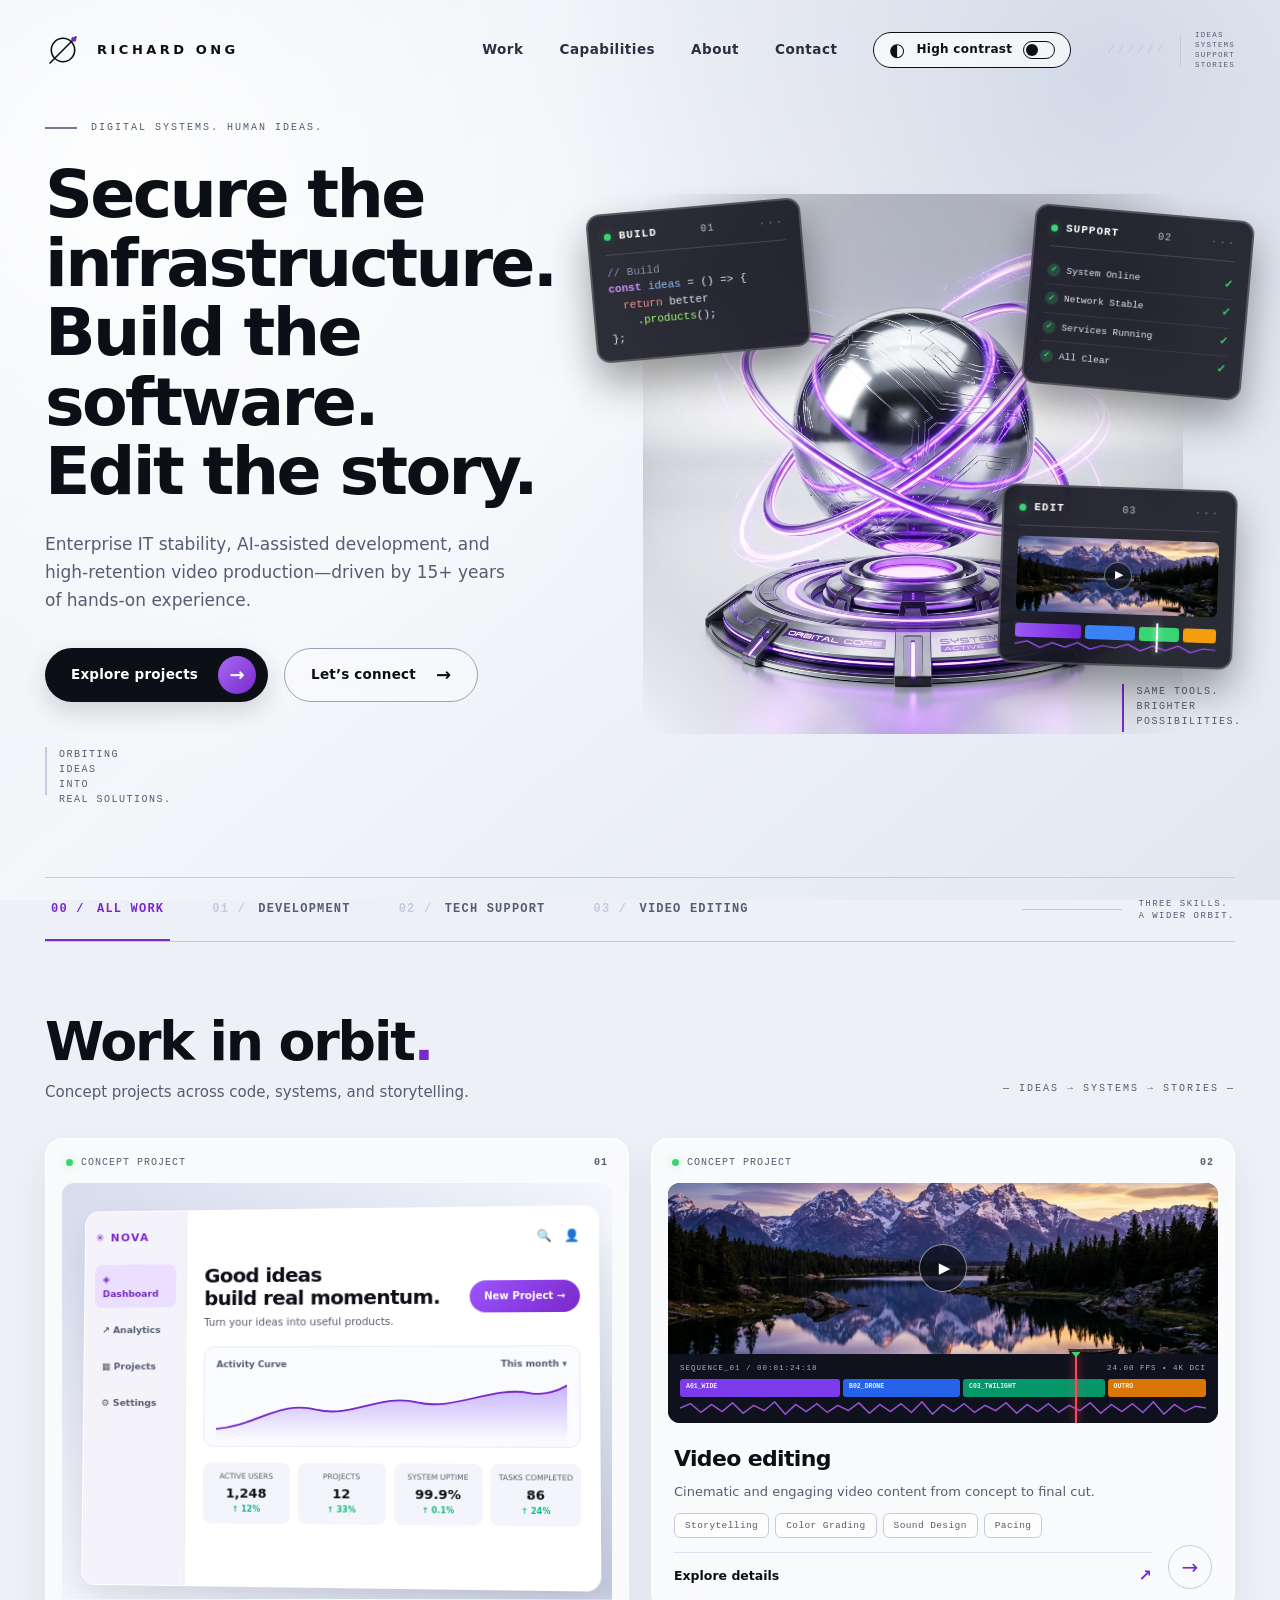
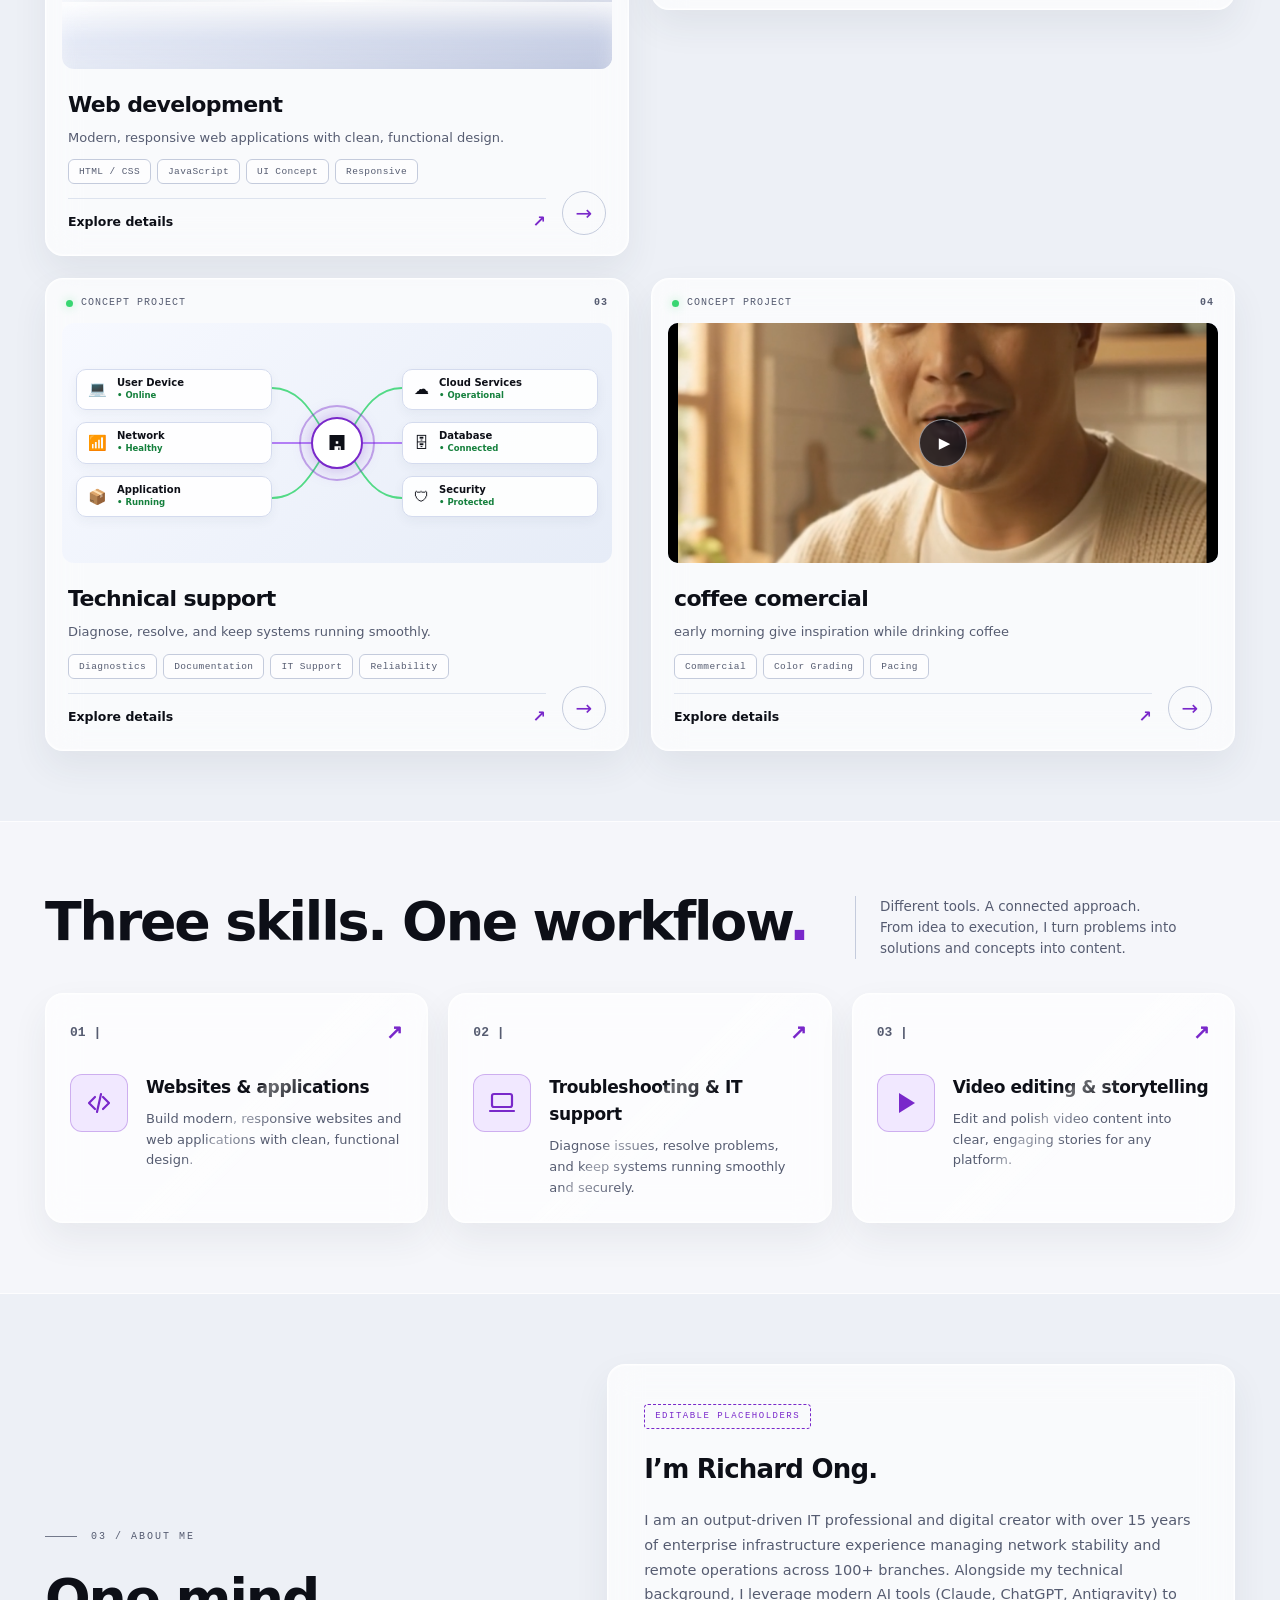
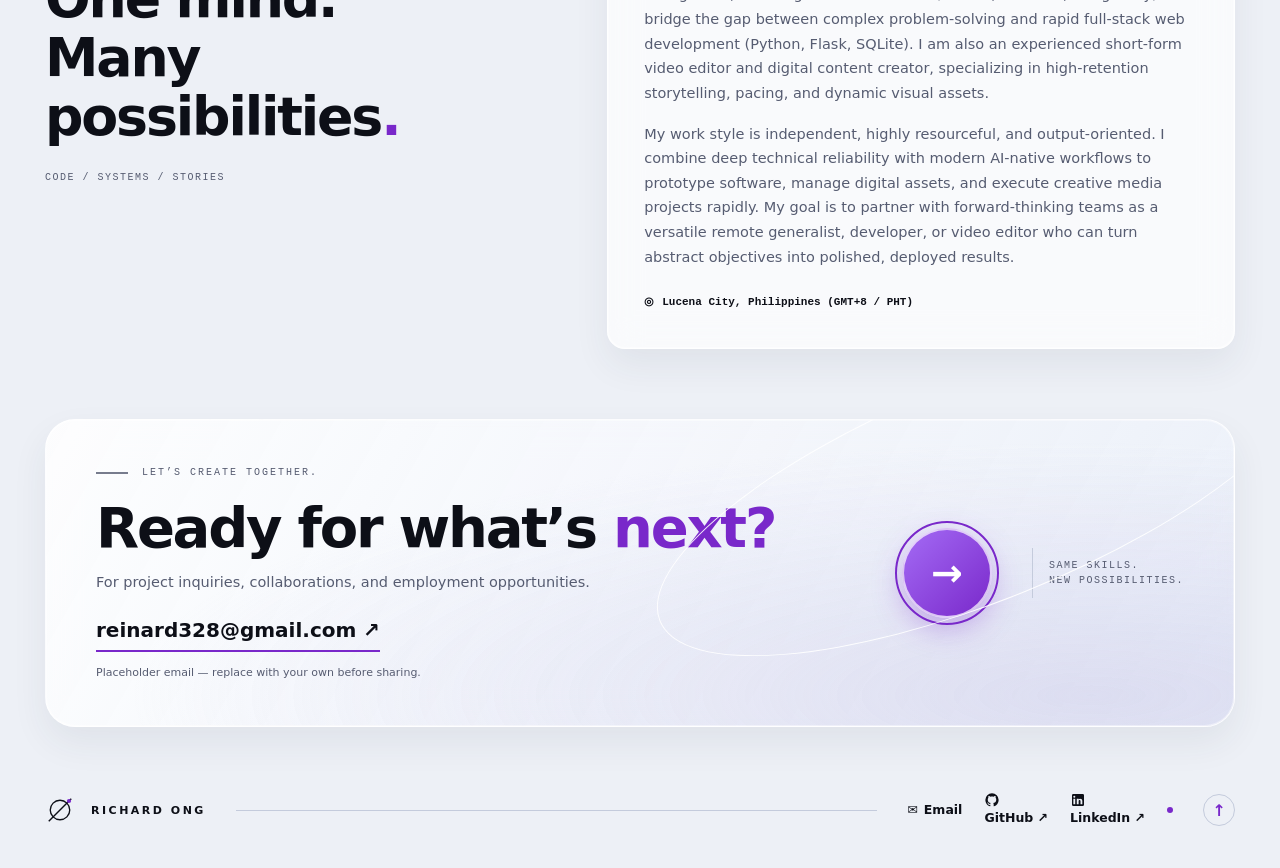
==== commit be60d48a: "Fix live project publishing, cache busting, filter tabs, and dynamic card rendering" ====
--- a/index.html
+++ b/index.html
@@ -7,8 +7,8 @@
   <meta name="theme-color" content="#edf0f6">
   <title>Your Name — Code. Systems. Stories.</title>
   <link rel="icon" type="image/svg+xml" href="data:image/svg+xml,%3Csvg xmlns='http://www.w3.org/2000/svg' viewBox='0 0 36 36'%3E%3Ccircle cx='18' cy='18' r='12' fill='none' stroke='%230d0f17' stroke-width='2'/%3E%3Cline x1='4' y1='32' x2='32' y2='4' stroke='%230d0f17' stroke-width='2'/%3E%3Ccircle cx='30' cy='6' r='3' fill='%237928ca'/%3E%3C/svg%3E">
-  <link rel="stylesheet" href="styles.css">
-  <script src="script.js" defer></script>
+  <link rel="stylesheet" href="styles.css?v=20261027_02">
+  <script src="script.js?v=20261027_02" defer></script>
 </head>
 <body>
   <a class="skip-link" href="#main">Skip to content</a>
@@ -174,7 +174,10 @@
          ========================================================================= -->
     <div class="orbit-strip shell" id="work-strip">
       <div class="filters" role="tablist" aria-label="Filter projects by specialty">
-        <button class="filter-tab active" type="button" role="tab" data-filter="development" aria-selected="true">
+        <button class="filter-tab active" type="button" role="tab" data-filter="all" aria-selected="true">
+          <span class="tab-index">00 /</span> ALL WORK
+        </button>
+        <button class="filter-tab" type="button" role="tab" data-filter="development" aria-selected="false">
           <span class="tab-index">01 /</span> DEVELOPMENT
         </button>
         <button class="filter-tab" type="button" role="tab" data-filter="support" aria-selected="false">
--- a/styles.css
+++ b/styles.css
@@ -1526,13 +1526,20 @@
   transform: scale(1.08);
 }
 
-/* Filter State Layout Adjustments */
-.project-grid.is-filtered {
+/* Filter State & Multi-project Layout Adjustments */
+.project-grid.is-filtered,
+.project-grid.has-more-projects {
   grid-template-columns: repeat(2, minmax(0, 1fr));
 }
 
-.project-grid.is-filtered .development-card {
+.project-grid.is-filtered .development-card,
+.project-grid.has-more-projects .development-card {
   grid-row: auto;
+}
+
+.video-preview-frame.full-radius,
+.video-preview-frame:last-child {
+  border-radius: 10px;
 }
 
 /* ==========================================================================
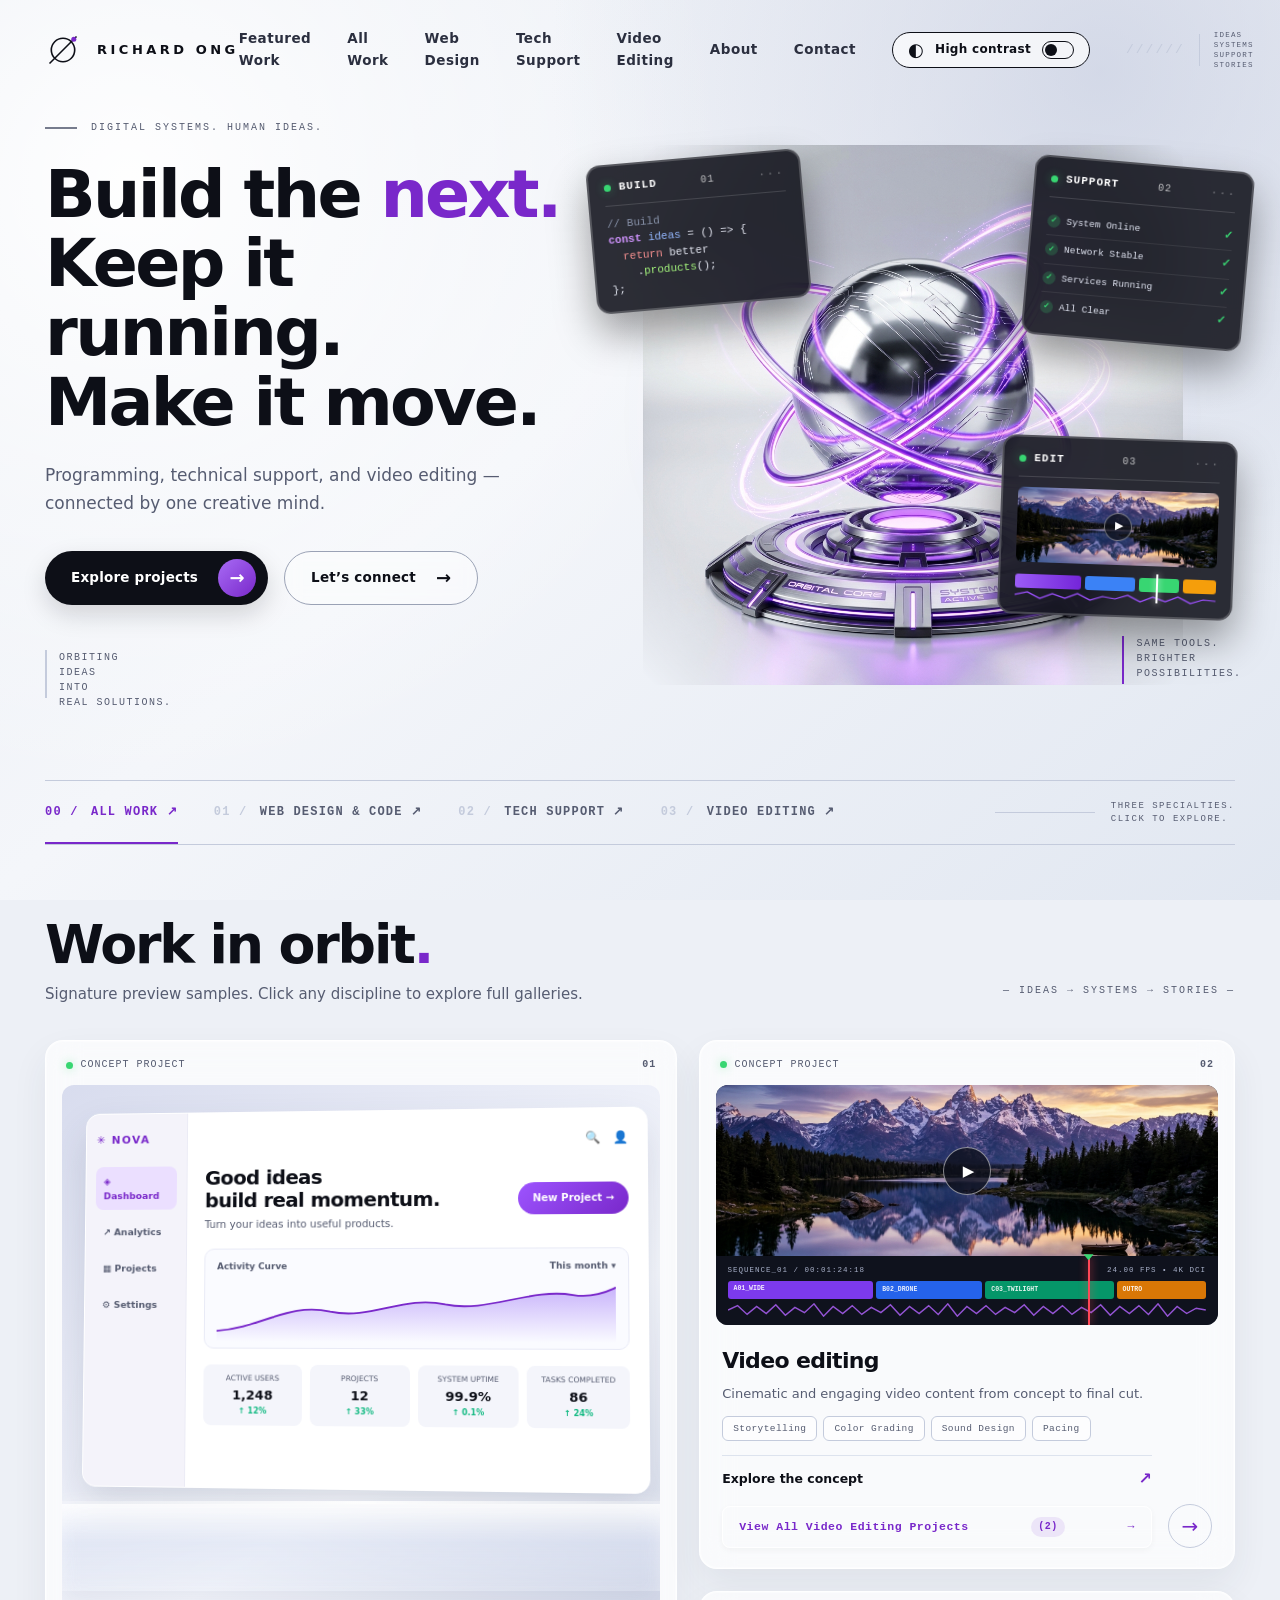
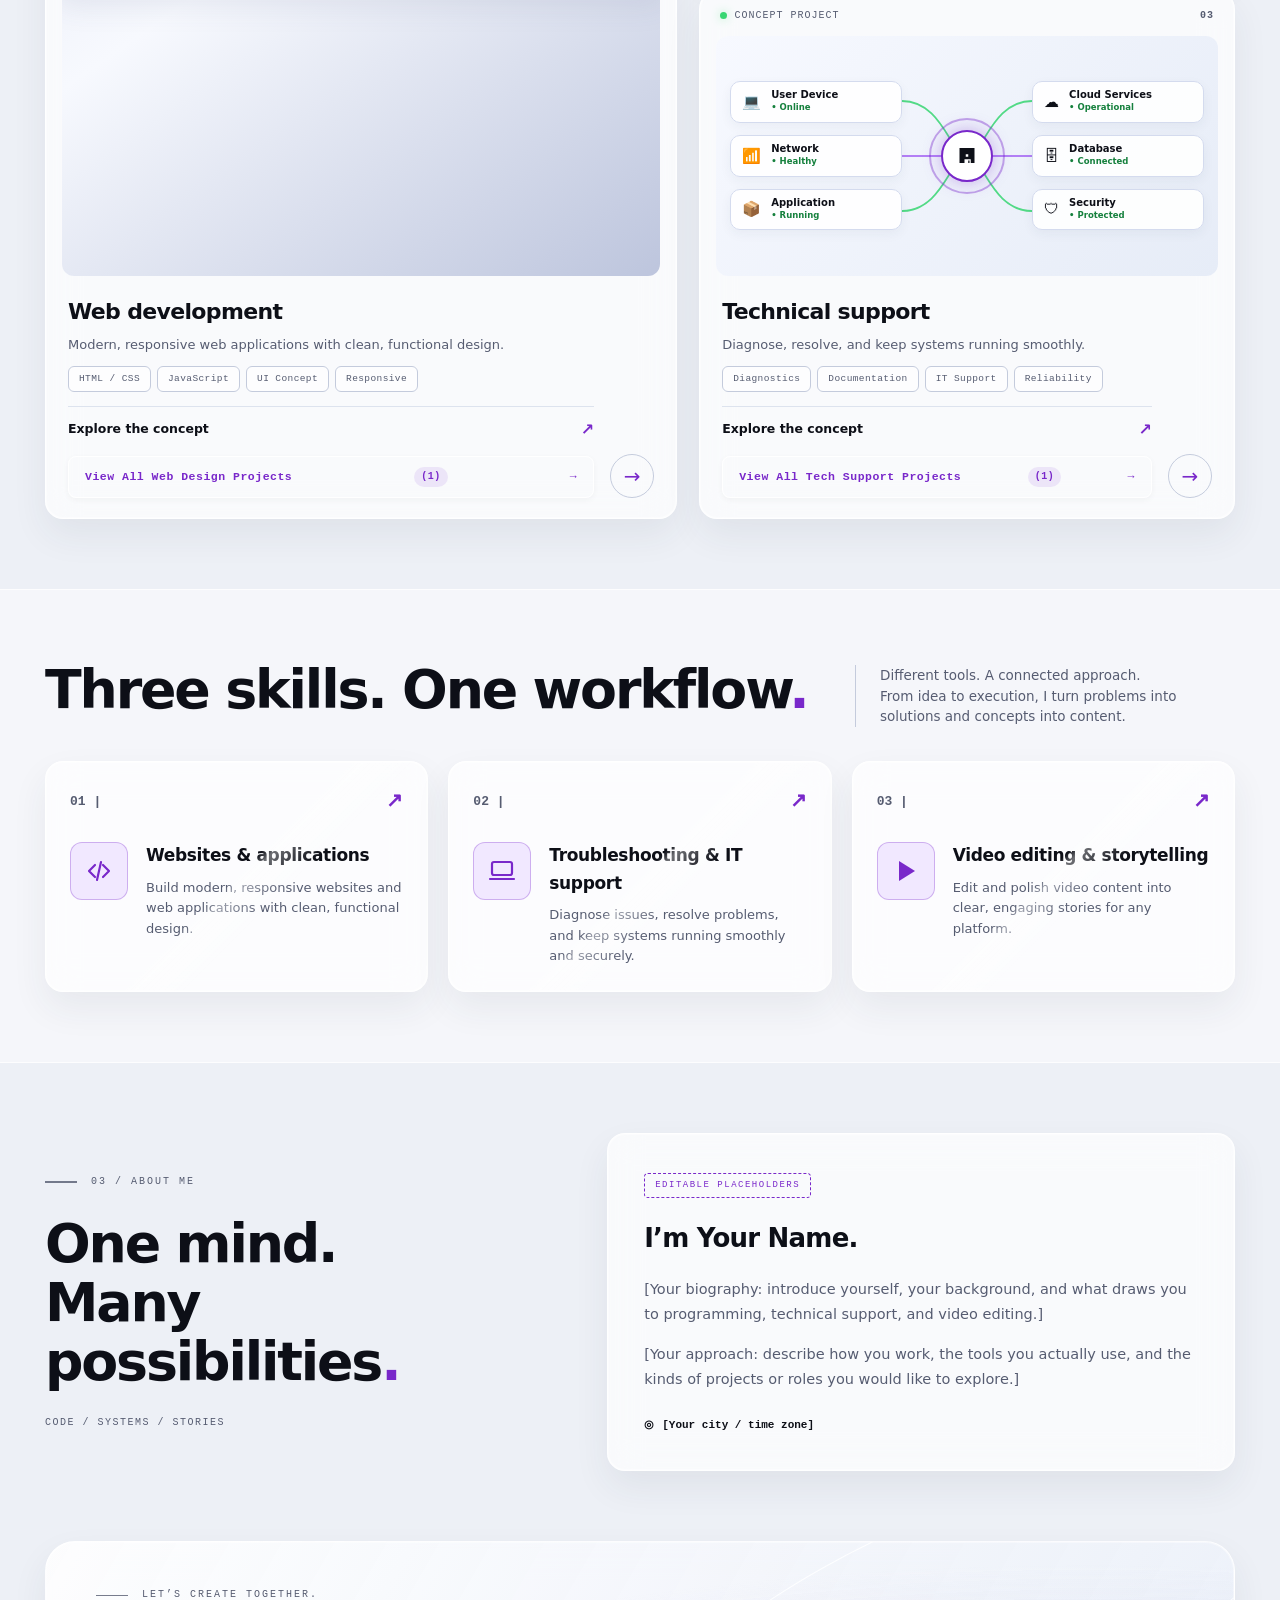
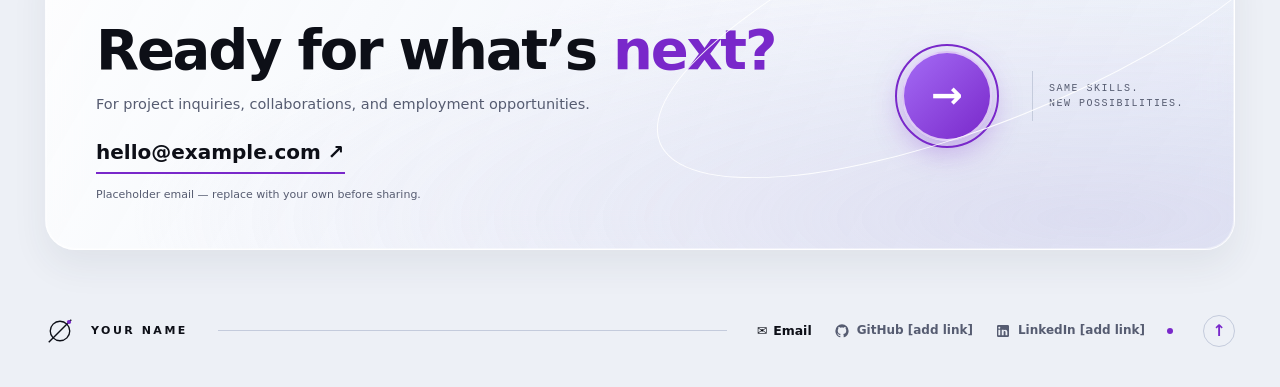
==== commit 03982d21: "Add dedicated specialty pages for video, web design, and tech support with preview-only landing page" ====
--- a/index.html
+++ b/index.html
@@ -34,8 +34,11 @@
     </button>
 
     <nav id="navigation" aria-label="Main navigation">
-      <a href="#work">Work</a>
-      <a href="#capabilities">Capabilities</a>
+      <a href="#work">Featured Work</a>
+      <a href="projects.html">All Work</a>
+      <a href="development.html">Web Design</a>
+      <a href="support.html">Tech Support</a>
+      <a href="video.html">Video Editing</a>
       <a href="#about">About</a>
       <a href="#contact">Contact</a>
     </nav>
@@ -173,23 +176,23 @@
          ORBIT STRIP / FILTER TABS
          ========================================================================= -->
     <div class="orbit-strip shell" id="work-strip">
-      <div class="filters" role="tablist" aria-label="Filter projects by specialty">
-        <button class="filter-tab active" type="button" role="tab" data-filter="all" aria-selected="true">
-          <span class="tab-index">00 /</span> ALL WORK
-        </button>
-        <button class="filter-tab" type="button" role="tab" data-filter="development" aria-selected="false">
-          <span class="tab-index">01 /</span> DEVELOPMENT
-        </button>
-        <button class="filter-tab" type="button" role="tab" data-filter="support" aria-selected="false">
-          <span class="tab-index">02 /</span> TECH SUPPORT
-        </button>
-        <button class="filter-tab" type="button" role="tab" data-filter="video" aria-selected="false">
-          <span class="tab-index">03 /</span> VIDEO EDITING
-        </button>
+      <div class="filters" role="navigation" aria-label="Browse specialty pages">
+        <a class="filter-tab active" href="projects.html">
+          <span class="tab-index">00 /</span> ALL WORK ↗
+        </a>
+        <a class="filter-tab" href="development.html">
+          <span class="tab-index">01 /</span> WEB DESIGN &amp; CODE ↗
+        </a>
+        <a class="filter-tab" href="support.html">
+          <span class="tab-index">02 /</span> TECH SUPPORT ↗
+        </a>
+        <a class="filter-tab" href="video.html">
+          <span class="tab-index">03 /</span> VIDEO EDITING ↗
+        </a>
       </div>
       <div class="strip-legend" aria-hidden="true">
         <span class="legend-line"></span>
-        <span class="legend-text">THREE SKILLS.<br>A WIDER ORBIT.</span>
+        <span class="legend-text">THREE SPECIALTIES.<br>CLICK TO EXPLORE.</span>
       </div>
     </div>
 
@@ -200,13 +203,13 @@
       <div class="section-heading">
         <div>
           <h2 id="work-title">Work in orbit<span class="accent">.</span></h2>
-          <p class="section-sub">Concept projects across code, systems, and storytelling.</p>
+          <p class="section-sub">Signature preview samples. Click any discipline to explore full galleries.</p>
         </div>
         <span class="micro section-code" aria-hidden="true">— IDEAS → SYSTEMS → STORIES —</span>
       </div>
 
       <p id="filter-status" class="sr-only" role="status" aria-live="polite" aria-atomic="true">
-        Showing all 3 concept projects across development, tech support, and video editing.
+        Showing signature concept previews across development, tech support, and video editing.
       </p>
 
       <!-- Projects Grid: 01 Left Tall, 02 Top-Right, 03 Bottom-Right -->
@@ -317,8 +320,9 @@
                   <a class="project-live-link" data-project-link="development" hidden>Live Project ↗</a>
                 </div>
               </details>
-            </div>
-            <a class="card-circle-btn" href="#work" aria-label="Web development project details">
+              <a href="development.html" class="category-page-btn">View All Web Design Projects <span class="cat-count" data-cat-count="development">(1)</span> →</a>
+            </div>
+            <a class="card-circle-btn" href="development.html" aria-label="Explore all Web Development projects">
               <span class="circle-btn-arrow" aria-hidden="true">→</span>
             </a>
           </div>
@@ -377,9 +381,10 @@
                   <a class="project-live-link" data-project-link="video" hidden>Live Project ↗</a>
                 </div>
               </details>
-            </div>
-            <a class="card-circle-btn" href="#work" aria-label="Video editing project details">
-              <span class="circle-btn-arrow" aria-hidden="true">↗</span>
+              <a href="video.html" class="category-page-btn">View All Video Editing Projects <span class="cat-count" data-cat-count="video">(2)</span> →</a>
+            </div>
+            <a class="card-circle-btn" href="video.html" aria-label="Explore all Video Editing projects">
+              <span class="circle-btn-arrow" aria-hidden="true">→</span>
             </a>
           </div>
         </article>
@@ -483,8 +488,9 @@
                   <a class="project-live-link" data-project-link="support" hidden>Live Project ↗</a>
                 </div>
               </details>
-            </div>
-            <a class="card-circle-btn" href="#work" aria-label="Technical support project details">
+              <a href="support.html" class="category-page-btn">View All Tech Support Projects <span class="cat-count" data-cat-count="support">(1)</span> →</a>
+            </div>
+            <a class="card-circle-btn" href="support.html" aria-label="Explore all Technical Support projects">
               <span class="circle-btn-arrow" aria-hidden="true">→</span>
             </a>
           </div>
--- a/styles.css
+++ b/styles.css
@@ -2255,3 +2255,248 @@
     color: LinkText;
   }
 }
+
+/* ==========================================================================
+   CATEGORY ACTION BUTTONS ON MAIN PAGE
+   ========================================================================== */
+.category-page-btn {
+  display: inline-flex;
+  align-items: center;
+  justify-content: space-between;
+  width: 100%;
+  margin-top: 14px;
+  padding: 10px 16px;
+  background: var(--surface-glass);
+  border: 1px solid var(--border);
+  border-radius: 8px;
+  color: var(--accent);
+  font-family: var(--font-mono);
+  font-size: 11.5px;
+  font-weight: 700;
+  letter-spacing: 0.5px;
+  text-decoration: none;
+  transition: all var(--transition-fast);
+  box-shadow: 0 2px 6px rgba(13, 15, 23, 0.04);
+}
+
+.category-page-btn:hover {
+  background: var(--accent);
+  color: #ffffff !important;
+  border-color: var(--accent);
+  transform: translateY(-2px);
+  box-shadow: 0 8px 18px rgba(121, 40, 202, 0.25);
+}
+
+.category-page-btn .cat-count {
+  display: inline-block;
+  padding: 2px 7px;
+  background: rgba(121, 40, 202, 0.1);
+  border-radius: 12px;
+  font-size: 10px;
+  transition: background var(--transition-fast), color var(--transition-fast);
+}
+
+.category-page-btn:hover .cat-count {
+  background: rgba(255, 255, 255, 0.25);
+  color: #ffffff;
+}
+
+/* ==========================================================================
+   SPECIALTY ARCHIVE PAGES (VIDEO, DEVELOPMENT, SUPPORT, ALL PROJECTS)
+   ========================================================================== */
+.archive-hero {
+  padding-block: 50px 30px;
+  border-bottom: 1px solid var(--line-light);
+  margin-bottom: 36px;
+}
+
+.archive-breadcrumb {
+  display: inline-flex;
+  align-items: center;
+  gap: 8px;
+  font-family: var(--font-mono);
+  font-size: 11px;
+  letter-spacing: 1px;
+  color: var(--muted);
+  text-decoration: none;
+  margin-bottom: 20px;
+  transition: color var(--transition-fast);
+}
+
+.archive-breadcrumb:hover {
+  color: var(--accent);
+}
+
+.archive-badge-row {
+  display: flex;
+  align-items: center;
+  gap: 12px;
+  margin-bottom: 14px;
+}
+
+.archive-title {
+  font-size: clamp(34px, 4.6vw, 56px);
+  font-weight: 800;
+  letter-spacing: -0.04em;
+  line-height: 1.12;
+  color: var(--ink);
+  margin: 0 0 16px;
+}
+
+.archive-desc {
+  font-size: clamp(15px, 1.8vw, 17px);
+  line-height: 1.6;
+  color: var(--muted);
+  max-width: 780px;
+  margin: 0 0 24px;
+}
+
+.archive-subnav {
+  display: flex;
+  align-items: center;
+  gap: 8px;
+  flex-wrap: wrap;
+  padding: 6px 10px;
+  background: var(--surface-glass);
+  border: 1px solid var(--border);
+  border-radius: 30px;
+  width: fit-content;
+}
+
+.archive-subnav-link {
+  font-family: var(--font-mono);
+  font-size: 11px;
+  letter-spacing: 0.8px;
+  padding: 6px 14px;
+  border-radius: 20px;
+  color: var(--muted);
+  text-decoration: none;
+  font-weight: 600;
+  transition: all var(--transition-fast);
+}
+
+.archive-subnav-link:hover {
+  color: var(--ink);
+  background: rgba(121, 40, 202, 0.08);
+}
+
+.archive-subnav-link.active {
+  background: var(--accent);
+  color: #ffffff !important;
+}
+
+.archive-grid {
+  display: grid;
+  grid-template-columns: repeat(auto-fill, minmax(360px, 1fr));
+  gap: 26px;
+  align-items: stretch;
+  margin-bottom: 60px;
+}
+
+@media (max-width: 768px) {
+  .archive-grid {
+    grid-template-columns: 1fr;
+  }
+}
+
+.cross-disciplines-box {
+  margin-top: 50px;
+  padding: 34px;
+  border-radius: 18px;
+  border: 1px solid var(--border);
+  background: var(--surface-glass);
+}
+
+.cross-disciplines-grid {
+  display: grid;
+  grid-template-columns: repeat(auto-fit, minmax(260px, 1fr));
+  gap: 18px;
+  margin-top: 20px;
+}
+
+.cross-discipline-card {
+  padding: 22px;
+  border-radius: 12px;
+  border: 1px solid var(--border);
+  background: rgba(255, 255, 255, 0.5);
+  text-decoration: none;
+  color: var(--ink);
+  transition: all var(--transition-fast);
+  display: flex;
+  flex-direction: column;
+  justify-content: space-between;
+}
+
+.cross-discipline-card:hover {
+  transform: translateY(-3px);
+  border-color: var(--accent);
+  box-shadow: 0 12px 28px rgba(121, 40, 202, 0.12);
+}
+
+.cross-discipline-card h4 {
+  margin: 0 0 6px;
+  font-size: 17px;
+  font-weight: 700;
+  color: var(--ink);
+}
+
+.cross-discipline-card p {
+  margin: 0 0 14px;
+  font-size: 13px;
+  color: var(--muted);
+  line-height: 1.5;
+}
+
+.cross-card-arrow {
+  font-family: var(--font-mono);
+  font-size: 11px;
+  font-weight: 700;
+  color: var(--accent);
+}
+
+/* Lightbox video modal */
+.video-lightbox {
+  position: fixed;
+  inset: 0;
+  z-index: 1000;
+  background: rgba(10, 13, 22, 0.85);
+  backdrop-filter: blur(10px);
+  -webkit-backdrop-filter: blur(10px);
+  display: grid;
+  place-items: center;
+  padding: 20px;
+}
+
+.video-lightbox-content {
+  position: relative;
+  width: 100%;
+  max-width: 860px;
+  background: #0f121d;
+  border: 1px solid rgba(255, 255, 255, 0.2);
+  border-radius: 14px;
+  overflow: hidden;
+  box-shadow: 0 25px 60px rgba(0, 0, 0, 0.6);
+}
+
+.video-lightbox-close {
+  position: absolute;
+  top: 14px;
+  right: 14px;
+  z-index: 10;
+  width: 36px;
+  height: 36px;
+  border-radius: 50%;
+  background: rgba(255, 255, 255, 0.2);
+  border: none;
+  color: #ffffff;
+  font-size: 16px;
+  cursor: pointer;
+  display: grid;
+  place-items: center;
+  transition: background var(--transition-fast);
+}
+
+.video-lightbox-close:hover {
+  background: var(--accent);
+}
+
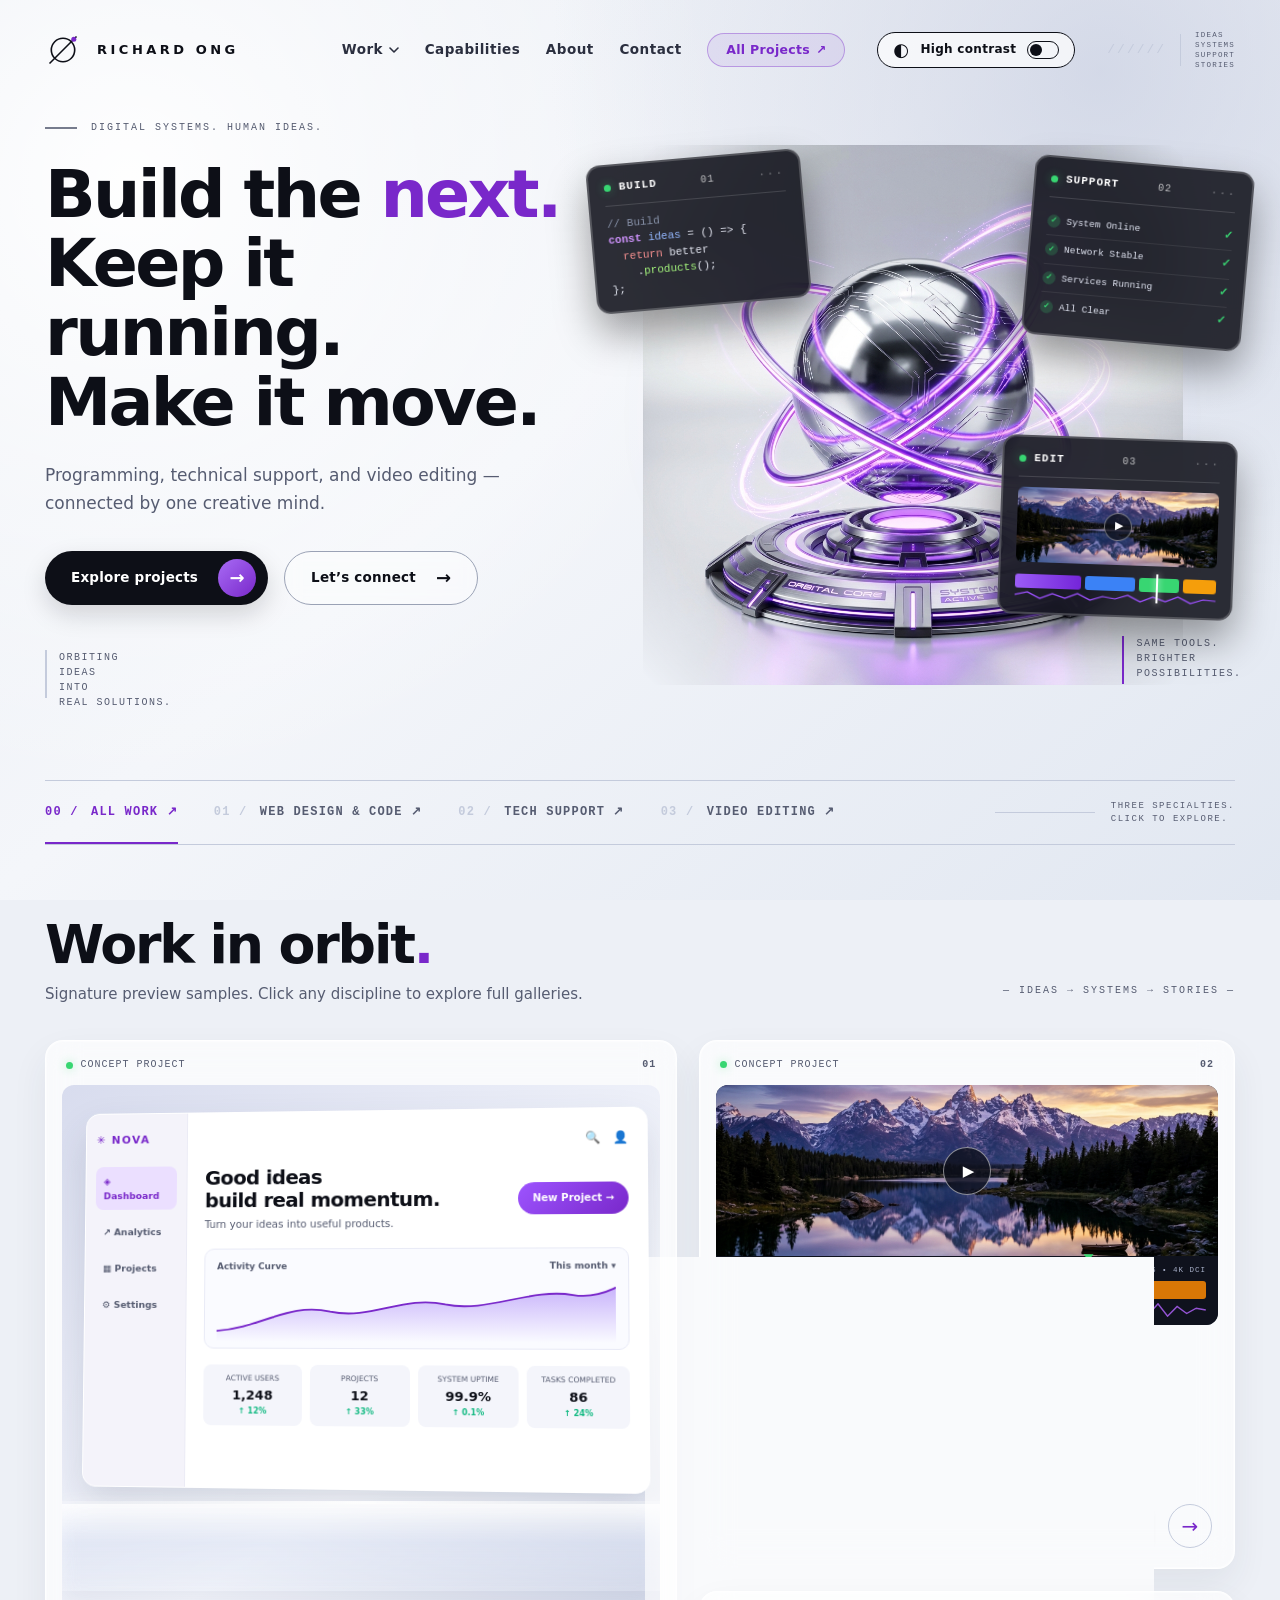
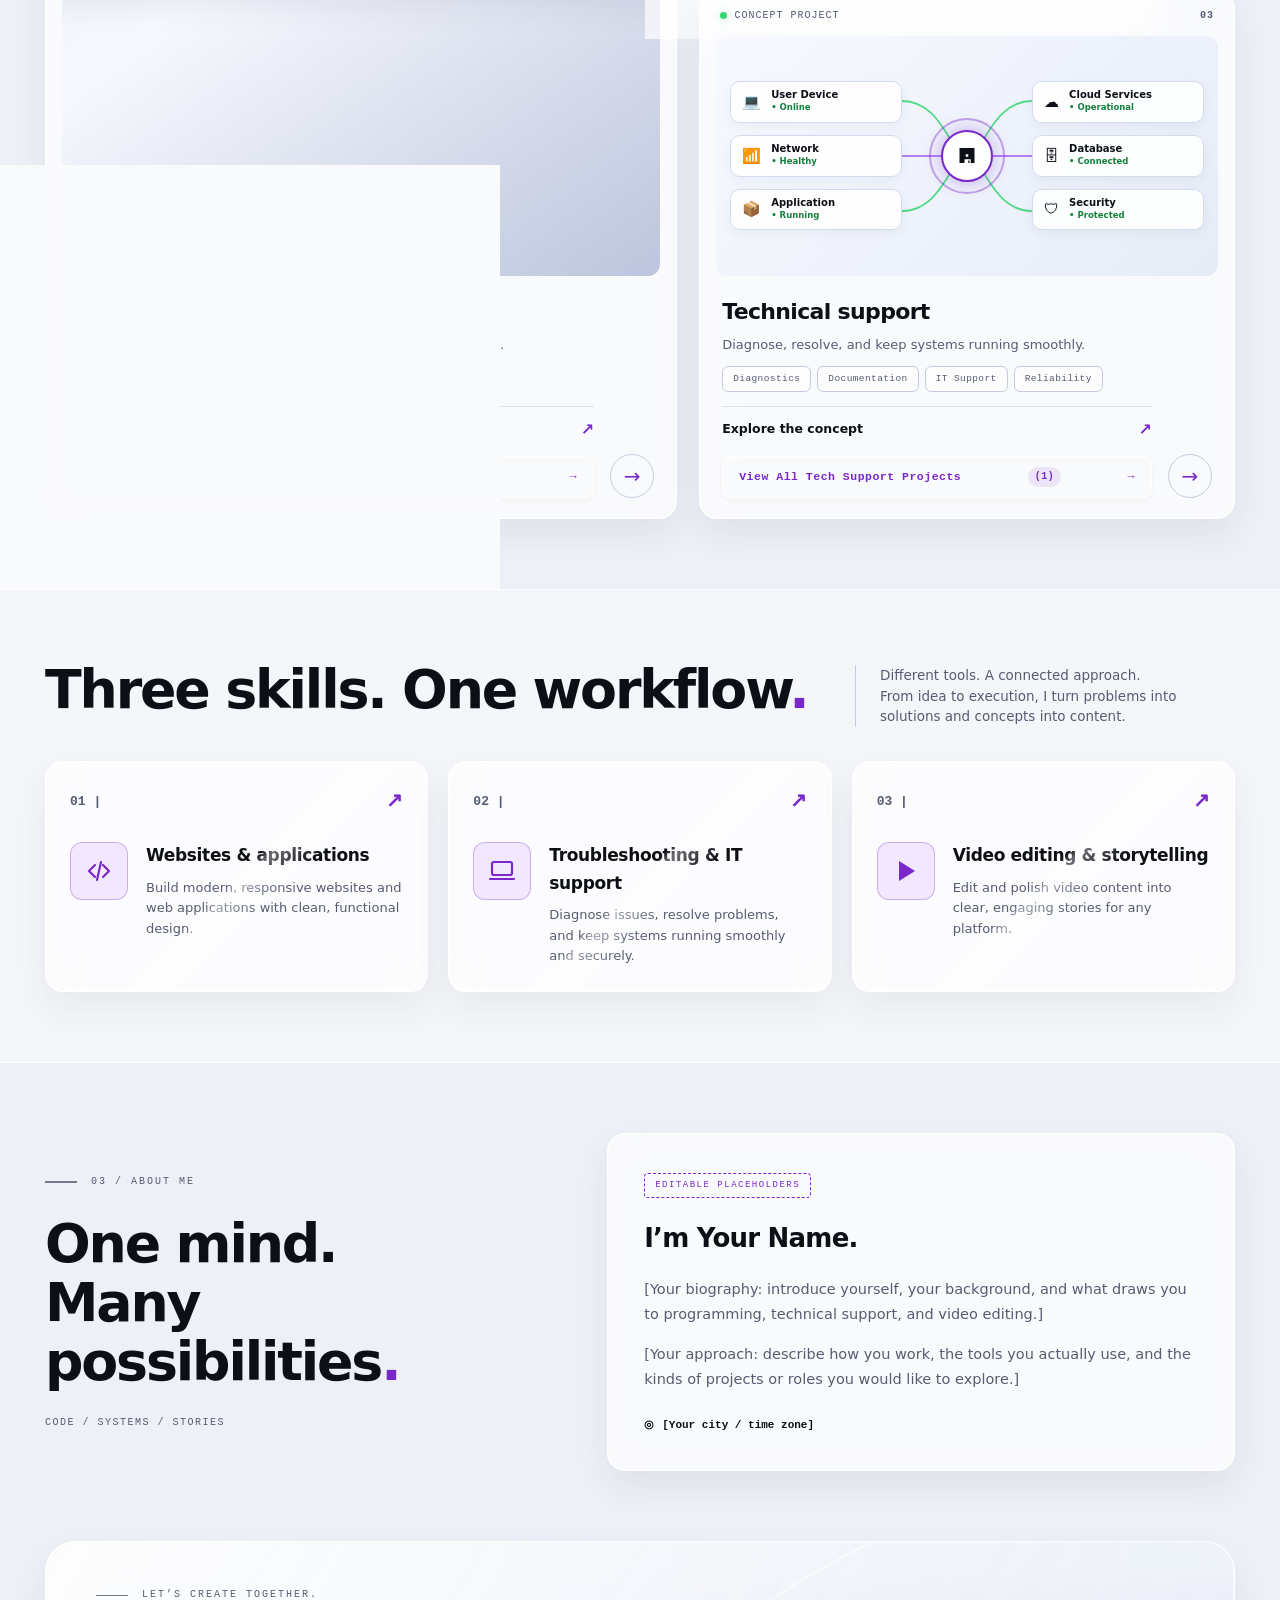
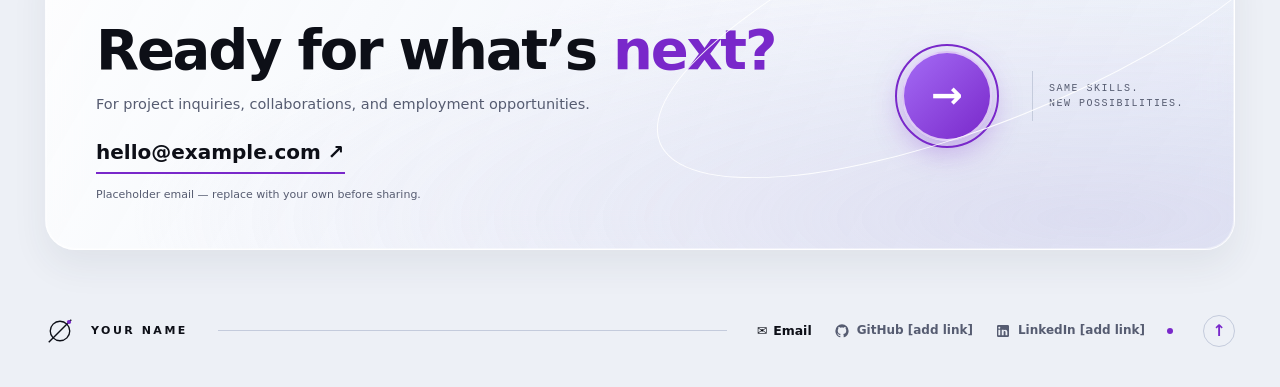
==== commit 20f0baa3: "Redesign home page menu bar with sleek dropdown, pill CTA, and organized mobile drawer" ====
--- a/index.html
+++ b/index.html
@@ -7,8 +7,8 @@
   <meta name="theme-color" content="#edf0f6">
   <title>Your Name — Code. Systems. Stories.</title>
   <link rel="icon" type="image/svg+xml" href="data:image/svg+xml,%3Csvg xmlns='http://www.w3.org/2000/svg' viewBox='0 0 36 36'%3E%3Ccircle cx='18' cy='18' r='12' fill='none' stroke='%230d0f17' stroke-width='2'/%3E%3Cline x1='4' y1='32' x2='32' y2='4' stroke='%230d0f17' stroke-width='2'/%3E%3Ccircle cx='30' cy='6' r='3' fill='%237928ca'/%3E%3C/svg%3E">
-  <link rel="stylesheet" href="styles.css?v=20261027_02">
-  <script src="script.js?v=20261027_02" defer></script>
+  <link rel="stylesheet" href="styles.css?v=20261027_03">
+  <script src="script.js?v=20261027_03" defer></script>
 </head>
 <body>
   <a class="skip-link" href="#main">Skip to content</a>
@@ -33,14 +33,97 @@
       </span>
     </button>
 
-    <nav id="navigation" aria-label="Main navigation">
-      <a href="#work">Featured Work</a>
-      <a href="projects.html">All Work</a>
-      <a href="development.html">Web Design</a>
-      <a href="support.html">Tech Support</a>
-      <a href="video.html">Video Editing</a>
-      <a href="#about">About</a>
-      <a href="#contact">Contact</a>
+    <nav id="navigation" class="site-nav" aria-label="Main navigation">
+      <!-- Desktop Navigation Links -->
+      <div class="nav-desktop-links">
+        <div class="nav-dropdown">
+          <a href="#work" class="nav-link nav-dropdown-trigger" aria-haspopup="true" aria-expanded="false">
+            <span>Work</span>
+            <svg class="dropdown-chevron" width="10" height="6" viewBox="0 0 10 6" fill="none" aria-hidden="true">
+              <path d="M1 1L5 5L9 1" stroke="currentColor" stroke-width="1.6" stroke-linecap="round" stroke-linejoin="round"/>
+            </svg>
+          </a>
+          <div class="nav-dropdown-menu" role="menu">
+            <div class="dropdown-menu-header">PROJECT DIRECTORIES</div>
+            <a href="#work" class="dropdown-item" role="menuitem">
+              <span class="dropdown-item-icon">✦</span>
+              <div class="dropdown-item-info">
+                <span class="dropdown-item-title">Featured Showcase</span>
+                <span class="dropdown-item-desc">Selected works on this page</span>
+              </div>
+            </a>
+            <div class="dropdown-menu-divider"></div>
+            <a href="projects.html" class="dropdown-item" role="menuitem">
+              <span class="dropdown-item-icon">📁</span>
+              <div class="dropdown-item-info">
+                <span class="dropdown-item-title">All Projects Archive <span class="arrow-ext">↗</span></span>
+                <span class="dropdown-item-desc">Browse full catalog across all disciplines</span>
+              </div>
+            </a>
+            <a href="development.html" class="dropdown-item" role="menuitem">
+              <span class="dropdown-item-icon">💻</span>
+              <div class="dropdown-item-info">
+                <span class="dropdown-item-title">Web Design &amp; Code <span class="arrow-ext">↗</span></span>
+                <span class="dropdown-item-desc">Interactive websites &amp; web apps</span>
+              </div>
+            </a>
+            <a href="support.html" class="dropdown-item" role="menuitem">
+              <span class="dropdown-item-icon">🛠️</span>
+              <div class="dropdown-item-info">
+                <span class="dropdown-item-title">Tech Support <span class="arrow-ext">↗</span></span>
+                <span class="dropdown-item-desc">System optimization &amp; IT troubleshooting</span>
+              </div>
+            </a>
+            <a href="video.html" class="dropdown-item" role="menuitem">
+              <span class="dropdown-item-icon">🎬</span>
+              <div class="dropdown-item-info">
+                <span class="dropdown-item-title">Video Editing <span class="arrow-ext">↗</span></span>
+                <span class="dropdown-item-desc">Cinematic reels, promos &amp; shorts</span>
+              </div>
+            </a>
+          </div>
+        </div>
+
+        <a href="#capabilities" class="nav-link">Capabilities</a>
+        <a href="#about" class="nav-link">About</a>
+        <a href="#contact" class="nav-link">Contact</a>
+        <a href="projects.html" class="nav-cta-pill">All Projects <span class="pill-arrow" aria-hidden="true">↗</span></a>
+      </div>
+
+      <!-- Mobile Navigation Drawer -->
+      <div class="nav-mobile-drawer">
+        <div class="nav-mobile-group">
+          <span class="nav-mobile-label">PAGE SECTIONS</span>
+          <a href="#work" class="nav-mobile-link"><span class="nav-mobile-dot"></span> Work</a>
+          <a href="#capabilities" class="nav-mobile-link"><span class="nav-mobile-dot"></span> Capabilities</a>
+          <a href="#about" class="nav-mobile-link"><span class="nav-mobile-dot"></span> About</a>
+          <a href="#contact" class="nav-mobile-link"><span class="nav-mobile-dot"></span> Contact</a>
+        </div>
+        <div class="nav-mobile-divider"></div>
+        <div class="nav-mobile-group">
+          <span class="nav-mobile-label">EXPLORE ARCHIVES</span>
+          <a href="projects.html" class="nav-mobile-page-link highlight">
+            <span class="page-icon">📁</span>
+            <span class="page-title">All Projects Directory</span>
+            <span class="page-arrow">↗</span>
+          </a>
+          <a href="development.html" class="nav-mobile-page-link">
+            <span class="page-icon">💻</span>
+            <span class="page-title">Web Design &amp; Code</span>
+            <span class="page-arrow">↗</span>
+          </a>
+          <a href="support.html" class="nav-mobile-page-link">
+            <span class="page-icon">🛠️</span>
+            <span class="page-title">Tech Support</span>
+            <span class="page-arrow">↗</span>
+          </a>
+          <a href="video.html" class="nav-mobile-page-link">
+            <span class="page-icon">🎬</span>
+            <span class="page-title">Video Editing</span>
+            <span class="page-arrow">↗</span>
+          </a>
+        </div>
+      </div>
     </nav>
 
     <button class="contrast-toggle" type="button" aria-pressed="false" hidden>
--- a/styles.css
+++ b/styles.css
@@ -226,6 +226,37 @@
   border-color: var(--border);
 }
 
+:root[data-contrast="high"] .nav-dropdown-menu {
+  background: #000000;
+  border: 1.5px solid #ffffff;
+  box-shadow: none;
+}
+
+:root[data-contrast="high"] .nav-dropdown-menu::before {
+  background: #000000;
+  border-left: 1.5px solid #ffffff;
+  border-top: 1.5px solid #ffffff;
+}
+
+:root[data-contrast="high"] .dropdown-menu-divider {
+  background: #526177;
+}
+
+:root[data-contrast="high"] .dropdown-item:hover {
+  background: #182035;
+}
+
+:root[data-contrast="high"] .nav-cta-pill {
+  background: transparent;
+  border-color: var(--ink);
+  color: var(--ink) !important;
+}
+
+:root[data-contrast="high"] .nav-cta-pill:hover {
+  background: var(--ink);
+  color: var(--bg) !important;
+}
+
 .glass-dark {
   background: var(--surface-dark);
   border: 1px solid rgba(255, 255, 255, 0.2);
@@ -242,9 +273,11 @@
 .site-header {
   display: flex;
   align-items: center;
-  gap: 36px;
+  gap: clamp(16px, 2.5vw, 36px);
   min-height: 100px;
   padding-block: 15px;
+  position: relative;
+  z-index: 90;
 }
 
 .brand {
@@ -257,6 +290,7 @@
   font-size: 13px;
   text-transform: uppercase;
   white-space: nowrap;
+  flex-shrink: 0;
 }
 
 .orbit-logo-svg {
@@ -271,19 +305,36 @@
 .site-header nav {
   display: flex;
   align-items: center;
-  gap: 36px;
   margin-left: auto;
+}
+
+.nav-desktop-links {
+  display: flex;
+  align-items: center;
+  gap: clamp(18px, 2vw, 32px);
   font-size: 13.5px;
   font-weight: 600;
   letter-spacing: 0.5px;
 }
 
+.nav-mobile-drawer {
+  display: none;
+}
+
+.nav-link,
 .site-header nav a {
   position: relative;
   padding-block: 6px;
   color: var(--ink-secondary);
-}
-
+  white-space: nowrap;
+  display: inline-flex;
+  align-items: center;
+  gap: 6px;
+  transition: color var(--transition-fast);
+  cursor: pointer;
+}
+
+.nav-link::after,
 .site-header nav a::after {
   content: '';
   position: absolute;
@@ -295,12 +346,216 @@
   transition: width var(--transition-fast);
 }
 
+.nav-link:hover,
 .site-header nav a:hover {
   color: var(--accent);
 }
 
+.nav-link:hover::after,
 .site-header nav a:hover::after {
   width: 100%;
+}
+
+.site-header nav a.nav-active,
+.site-header nav a.active {
+  color: var(--accent) !important;
+  font-weight: 700;
+}
+
+.site-header nav a.nav-active::after,
+.site-header nav a.active::after {
+  width: 100% !important;
+}
+
+/* Work Dropdown in Desktop */
+.nav-dropdown {
+  position: relative;
+  display: inline-flex;
+  align-items: center;
+}
+
+.nav-dropdown-trigger {
+  display: inline-flex;
+  align-items: center;
+  gap: 5px;
+  cursor: pointer;
+}
+
+.dropdown-chevron {
+  transition: transform 0.22s ease;
+  flex-shrink: 0;
+}
+
+.nav-dropdown:hover .dropdown-chevron,
+.nav-dropdown:focus-within .dropdown-chevron {
+  transform: rotate(180deg);
+}
+
+/* Invisible bridge so mouse hover doesn't close dropdown */
+.nav-dropdown::after {
+  content: '';
+  position: absolute;
+  top: 100%;
+  left: 0;
+  right: 0;
+  height: 18px;
+}
+
+.nav-dropdown-menu {
+  position: absolute;
+  top: calc(100% + 14px);
+  left: 50%;
+  transform: translateX(-50%) translateY(8px);
+  min-width: 310px;
+  padding: 10px;
+  background: rgba(13, 16, 26, 0.96);
+  border: 1px solid rgba(255, 255, 255, 0.14);
+  border-radius: 16px;
+  box-shadow: 0 20px 48px rgba(0, 0, 0, 0.48), 0 0 0 1px rgba(255, 255, 255, 0.05);
+  backdrop-filter: blur(20px);
+  -webkit-backdrop-filter: blur(20px);
+  opacity: 0;
+  pointer-events: none;
+  visibility: hidden;
+  transition: opacity 0.2s cubic-bezier(0.16, 1, 0.3, 1), transform 0.2s cubic-bezier(0.16, 1, 0.3, 1), visibility 0.2s;
+  z-index: 1000;
+}
+
+.nav-dropdown-menu::before {
+  content: '';
+  position: absolute;
+  top: -6px;
+  left: 50%;
+  transform: translateX(-50%) rotate(45deg);
+  width: 12px;
+  height: 12px;
+  background: rgba(13, 16, 26, 0.96);
+  border-left: 1px solid rgba(255, 255, 255, 0.14);
+  border-top: 1px solid rgba(255, 255, 255, 0.14);
+}
+
+.nav-dropdown:hover .nav-dropdown-menu,
+.nav-dropdown:focus-within .nav-dropdown-menu,
+.nav-dropdown-menu.is-active {
+  opacity: 1;
+  pointer-events: auto;
+  visibility: visible;
+  transform: translateX(-50%) translateY(0);
+}
+
+.dropdown-menu-header {
+  font-family: var(--font-mono);
+  font-size: 9px;
+  letter-spacing: 1.6px;
+  color: var(--muted);
+  padding: 6px 12px 4px;
+  text-transform: uppercase;
+}
+
+.dropdown-menu-divider {
+  height: 1px;
+  background: rgba(255, 255, 255, 0.08);
+  margin-block: 5px;
+}
+
+.dropdown-item {
+  display: flex !important;
+  align-items: flex-start;
+  gap: 12px;
+  padding: 9px 12px;
+  border-radius: 10px;
+  text-decoration: none;
+  transition: background 0.15s ease, transform 0.15s ease;
+  color: #f0f3fa !important;
+}
+
+.dropdown-item::after {
+  display: none !important;
+}
+
+.dropdown-item:hover {
+  background: rgba(255, 255, 255, 0.08);
+  color: #ffffff !important;
+  transform: translateX(2px);
+}
+
+.dropdown-item-icon {
+  font-size: 15px;
+  line-height: 1.3;
+  flex-shrink: 0;
+}
+
+.dropdown-item-info {
+  display: flex;
+  flex-direction: column;
+  gap: 2px;
+  flex-grow: 1;
+}
+
+.dropdown-item-title {
+  font-size: 12.5px;
+  font-weight: 700;
+  color: #ffffff;
+  display: flex;
+  align-items: center;
+  justify-content: space-between;
+}
+
+.dropdown-item-title .arrow-ext {
+  color: var(--accent);
+  font-size: 11px;
+  transition: transform 0.18s ease;
+}
+
+.dropdown-item:hover .arrow-ext {
+  transform: translate(2px, -2px);
+}
+
+.dropdown-item-desc {
+  font-size: 10.5px;
+  color: #a0aec0;
+  line-height: 1.3;
+  font-weight: 400;
+}
+
+/* Nav CTA Pill Button */
+.nav-cta-pill {
+  display: inline-flex !important;
+  align-items: center;
+  gap: 7px;
+  padding: 7px 18px;
+  border-radius: 40px;
+  background: rgba(121, 40, 202, 0.08);
+  border: 1.5px solid rgba(121, 40, 202, 0.38);
+  color: var(--accent) !important;
+  font-size: 12.5px;
+  font-weight: 700;
+  letter-spacing: 0.3px;
+  white-space: nowrap;
+  transition: all 0.22s cubic-bezier(0.16, 1, 0.3, 1);
+  text-decoration: none;
+}
+
+.nav-cta-pill::after {
+  display: none !important;
+}
+
+.nav-cta-pill:hover {
+  background: var(--accent);
+  color: #ffffff !important;
+  border-color: var(--accent);
+  box-shadow: 0 0 20px var(--accent-glow);
+  transform: translateY(-1.5px);
+}
+
+.pill-arrow {
+  font-size: 12px;
+  line-height: 1;
+  transition: transform 0.2s ease;
+}
+
+.nav-cta-pill:hover .pill-arrow {
+  transform: translate(2px, -2px);
 }
 
 /* High Contrast Toggle */
@@ -1978,13 +2233,13 @@
   }
 }
 
-/* Tablet Portrait */
+/* Tablet Portrait & Mobile Nav */
 @media (max-width: 840px) {
   .site-header {
     flex-wrap: wrap;
     gap: 16px;
     min-height: auto;
-    padding-block: 20px;
+    padding-block: 18px;
   }
 
   .site-header .brand {
@@ -1998,11 +2253,10 @@
   .site-header nav {
     order: 4;
     flex-basis: 100%;
-    justify-content: center;
-    gap: 28px;
-    padding-block: 14px;
     margin: 0;
-    border-top: 1px solid var(--line-light);
+    padding: 0;
+    border: none;
+    width: 100%;
   }
 
   .site-header nav.js-collapsible {
@@ -2011,6 +2265,172 @@
 
   .site-header nav.is-open {
     display: flex;
+    flex-direction: column;
+    align-items: stretch;
+    background: var(--surface);
+    border: 1px solid var(--line);
+    border-radius: 18px;
+    padding: 20px;
+    margin-top: 12px;
+    box-shadow: 0 20px 45px rgba(0, 0, 0, 0.22);
+    animation: navDrawerSlide 0.25s cubic-bezier(0.16, 1, 0.3, 1);
+  }
+
+  .nav-desktop-links {
+    display: none !important;
+  }
+
+  .nav-mobile-drawer {
+    display: flex !important;
+    flex-direction: column;
+    gap: 16px;
+    width: 100%;
+  }
+
+  .nav-mobile-group {
+    display: flex;
+    flex-direction: column;
+    gap: 6px;
+  }
+
+  .nav-mobile-label {
+    font-family: var(--font-mono);
+    font-size: 9.5px;
+    letter-spacing: 1.8px;
+    color: var(--muted);
+    padding-inline: 8px;
+    margin-bottom: 2px;
+    text-transform: uppercase;
+  }
+
+  .nav-mobile-link {
+    display: flex !important;
+    align-items: center;
+    gap: 12px;
+    padding: 10px 14px;
+    border-radius: 10px;
+    font-size: 14px;
+    font-weight: 600;
+    color: var(--ink) !important;
+    text-decoration: none;
+    transition: background var(--transition-fast), color var(--transition-fast);
+  }
+
+  .nav-mobile-link::after {
+    display: none !important;
+  }
+
+  .nav-mobile-link:hover,
+  .nav-mobile-link:focus {
+    background: var(--surface-hover);
+    color: var(--accent) !important;
+  }
+
+  .nav-mobile-dot {
+    width: 6px;
+    height: 6px;
+    border-radius: 50%;
+    background: var(--line);
+    transition: background var(--transition-fast), transform var(--transition-fast);
+  }
+
+  .nav-mobile-link:hover .nav-mobile-dot {
+    background: var(--accent);
+    transform: scale(1.3);
+  }
+
+  .nav-mobile-divider {
+    height: 1px;
+    background: var(--line-light);
+    margin-block: 2px;
+  }
+
+  .nav-mobile-page-link {
+    display: flex !important;
+    align-items: center;
+    justify-content: space-between;
+    gap: 12px;
+    padding: 11px 14px;
+    border-radius: 12px;
+    font-size: 13.5px;
+    font-weight: 600;
+    color: var(--ink) !important;
+    background: rgba(255, 255, 255, 0.03);
+    border: 1px solid var(--line-light);
+    text-decoration: none;
+    transition: all var(--transition-fast);
+  }
+
+  .nav-mobile-page-link::after {
+    display: none !important;
+  }
+
+  .nav-mobile-page-link .page-icon {
+    font-size: 15px;
+    flex-shrink: 0;
+  }
+
+  .nav-mobile-page-link .page-title {
+    flex-grow: 1;
+  }
+
+  .nav-mobile-page-link .page-arrow {
+    color: var(--accent);
+    font-weight: 700;
+    transition: transform var(--transition-fast);
+  }
+
+  .nav-mobile-page-link:hover,
+  .nav-mobile-page-link:focus {
+    background: var(--surface-hover);
+    border-color: var(--accent);
+    color: var(--accent) !important;
+    transform: translateX(3px);
+  }
+
+  .nav-mobile-page-link:hover .page-arrow {
+    transform: translate(2px, -2px);
+  }
+
+  .nav-mobile-page-link.highlight {
+    background: rgba(121, 40, 202, 0.08);
+    border-color: rgba(121, 40, 202, 0.4);
+    color: var(--accent) !important;
+  }
+
+  /* Support for archive pages where desktop nav links are flat */
+  .site-header nav.is-open a:not(.nav-mobile-link):not(.nav-mobile-page-link) {
+    display: flex;
+    align-items: center;
+    padding: 11px 14px;
+    border-radius: 10px;
+    background: var(--surface-hover);
+    border: 1px solid var(--line-light);
+    color: var(--ink);
+    font-size: 13.5px;
+    font-weight: 600;
+    text-decoration: none;
+    margin-bottom: 6px;
+  }
+
+  .site-header nav.is-open a:not(.nav-mobile-link):not(.nav-mobile-page-link)::after {
+    display: none;
+  }
+
+  .site-header nav.is-open a:not(.nav-mobile-link):not(.nav-mobile-page-link):hover {
+    border-color: var(--accent);
+    color: var(--accent);
+  }
+
+  @keyframes navDrawerSlide {
+    from {
+      opacity: 0;
+      transform: translateY(-8px);
+    }
+    to {
+      opacity: 1;
+      transform: translateY(0);
+    }
   }
 
   .hero {
